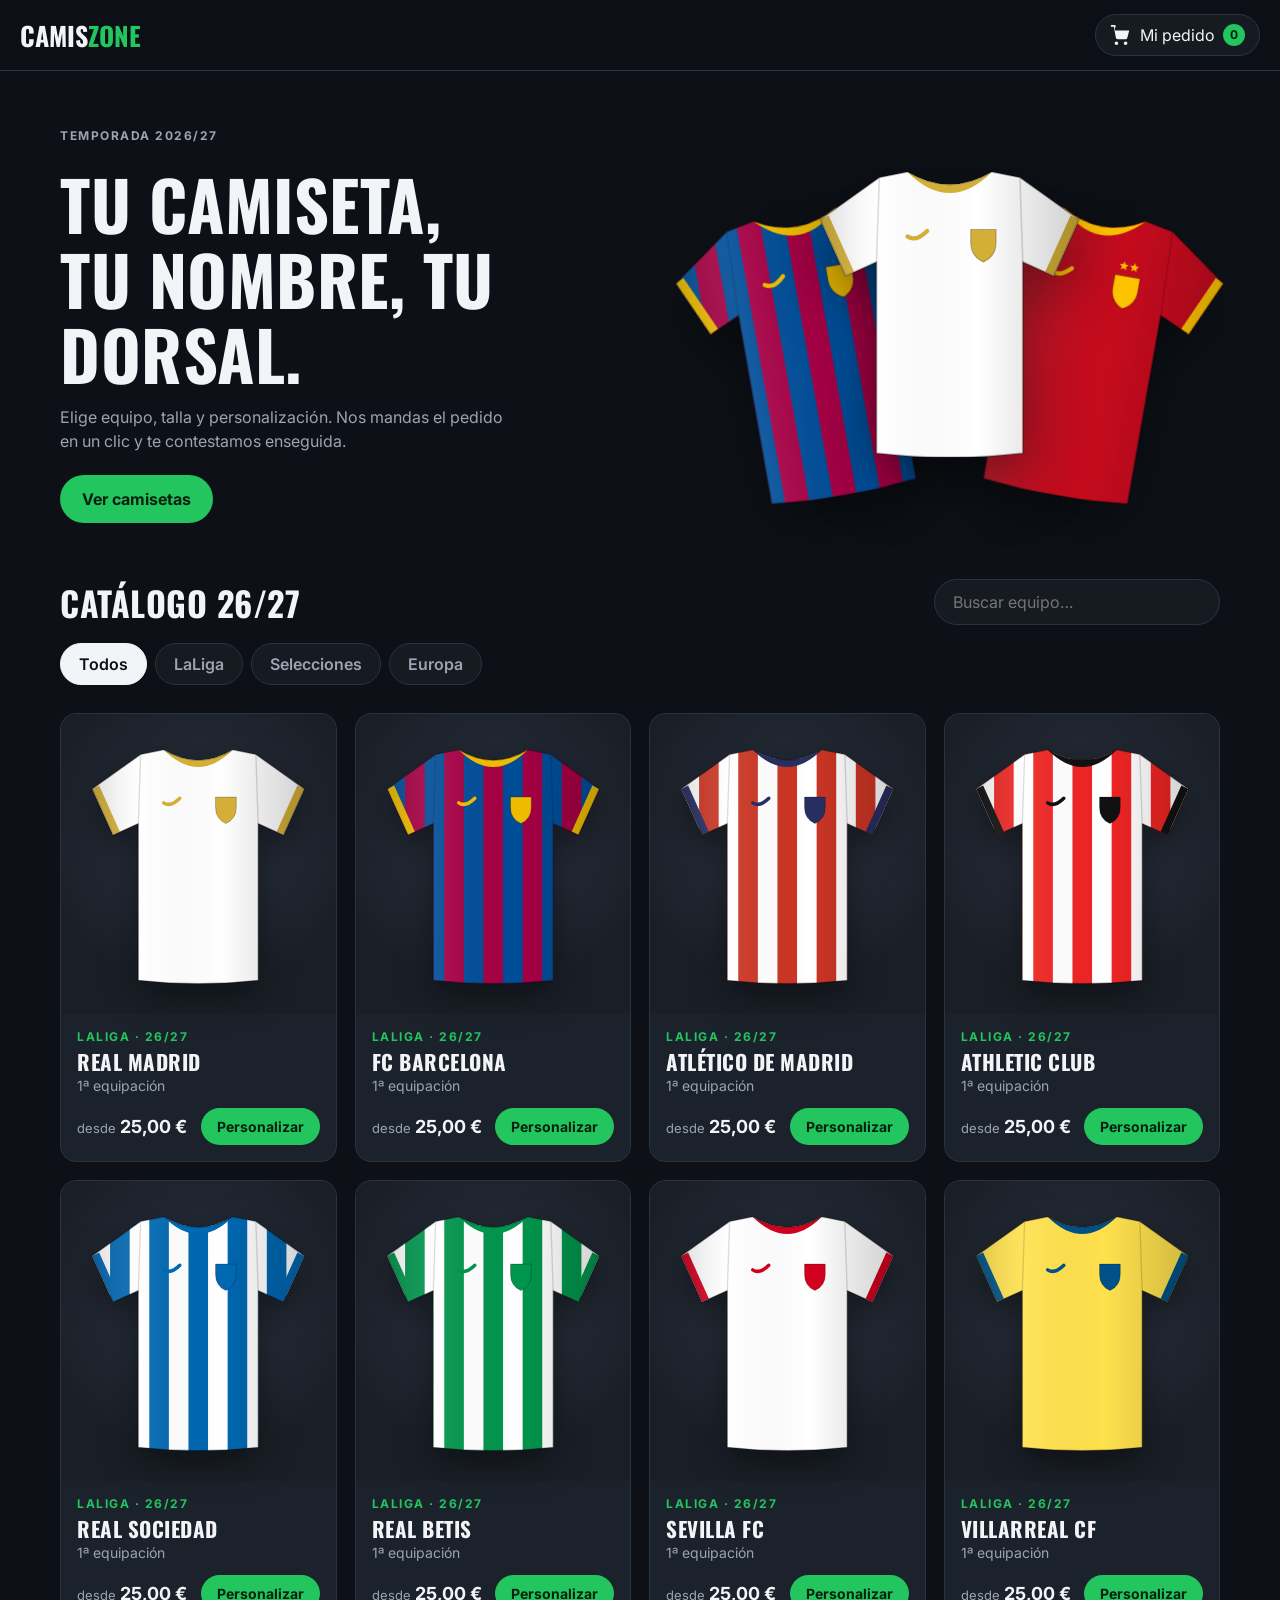
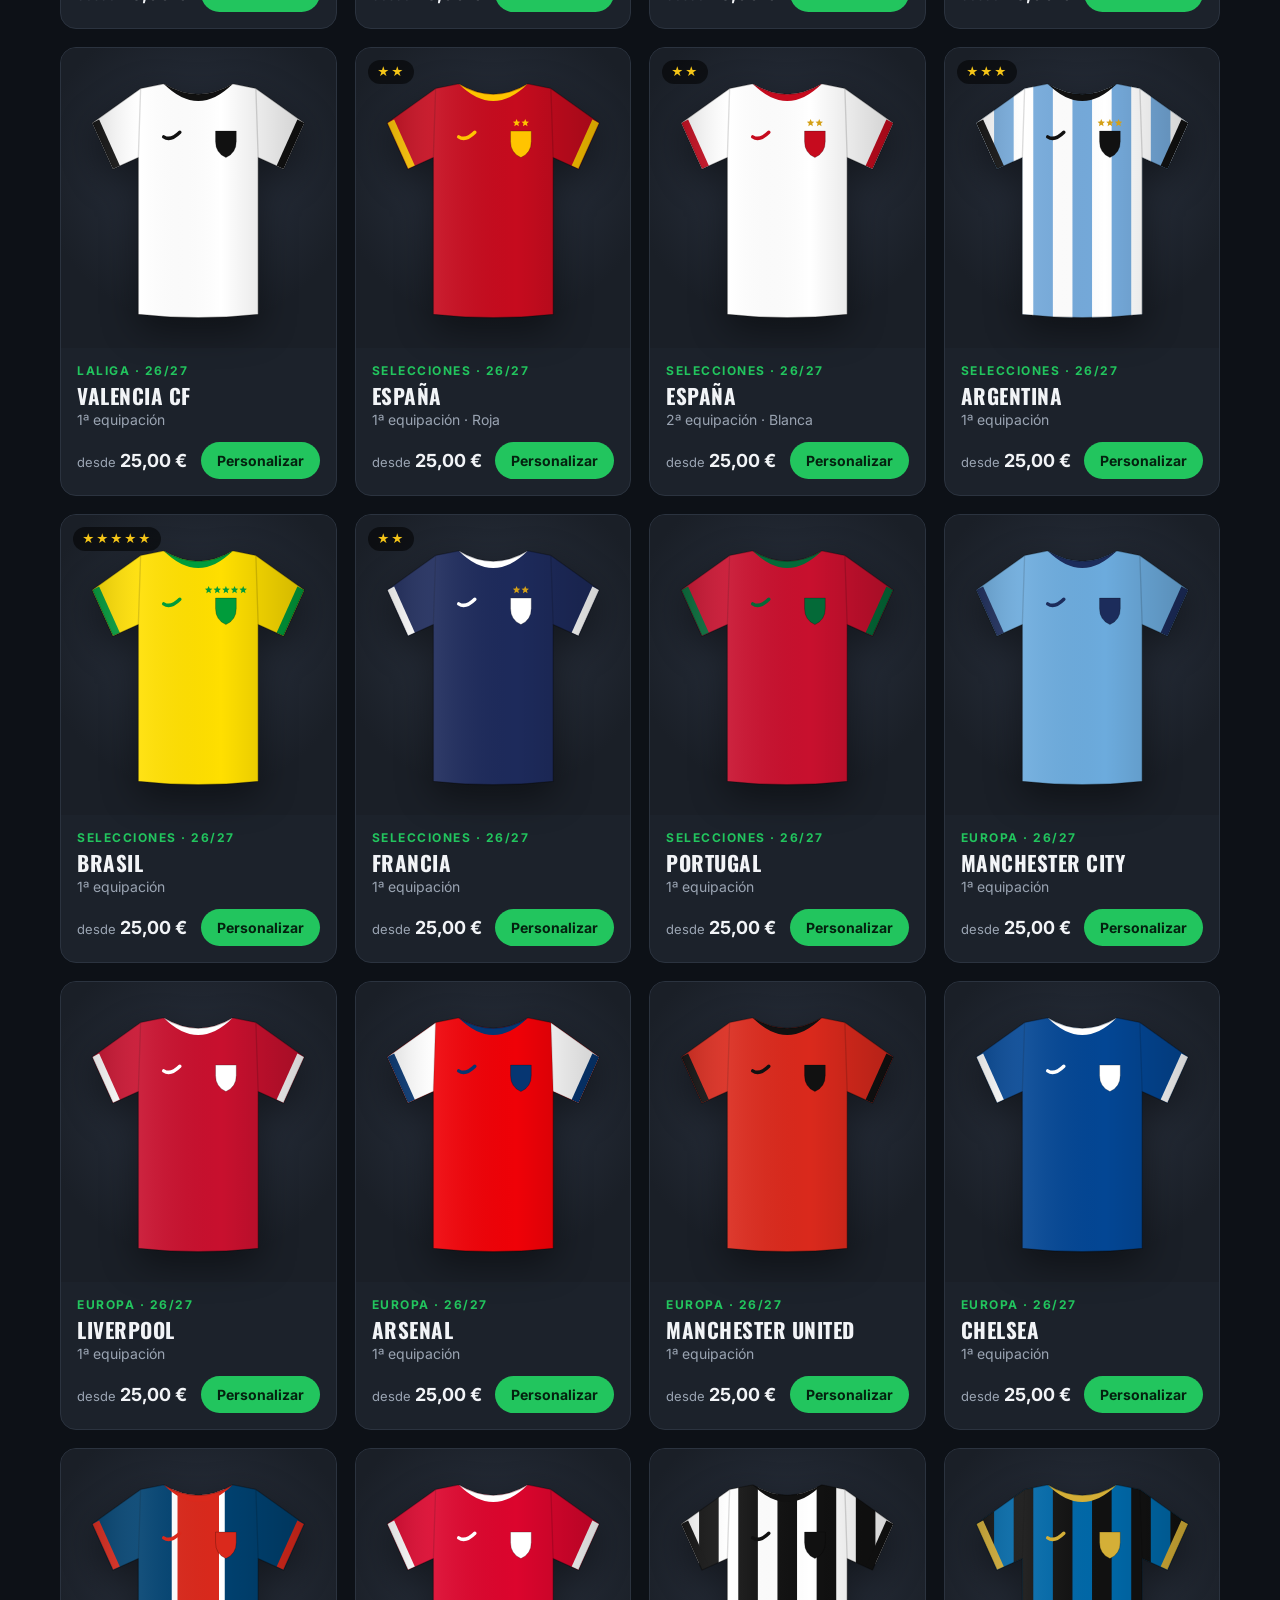
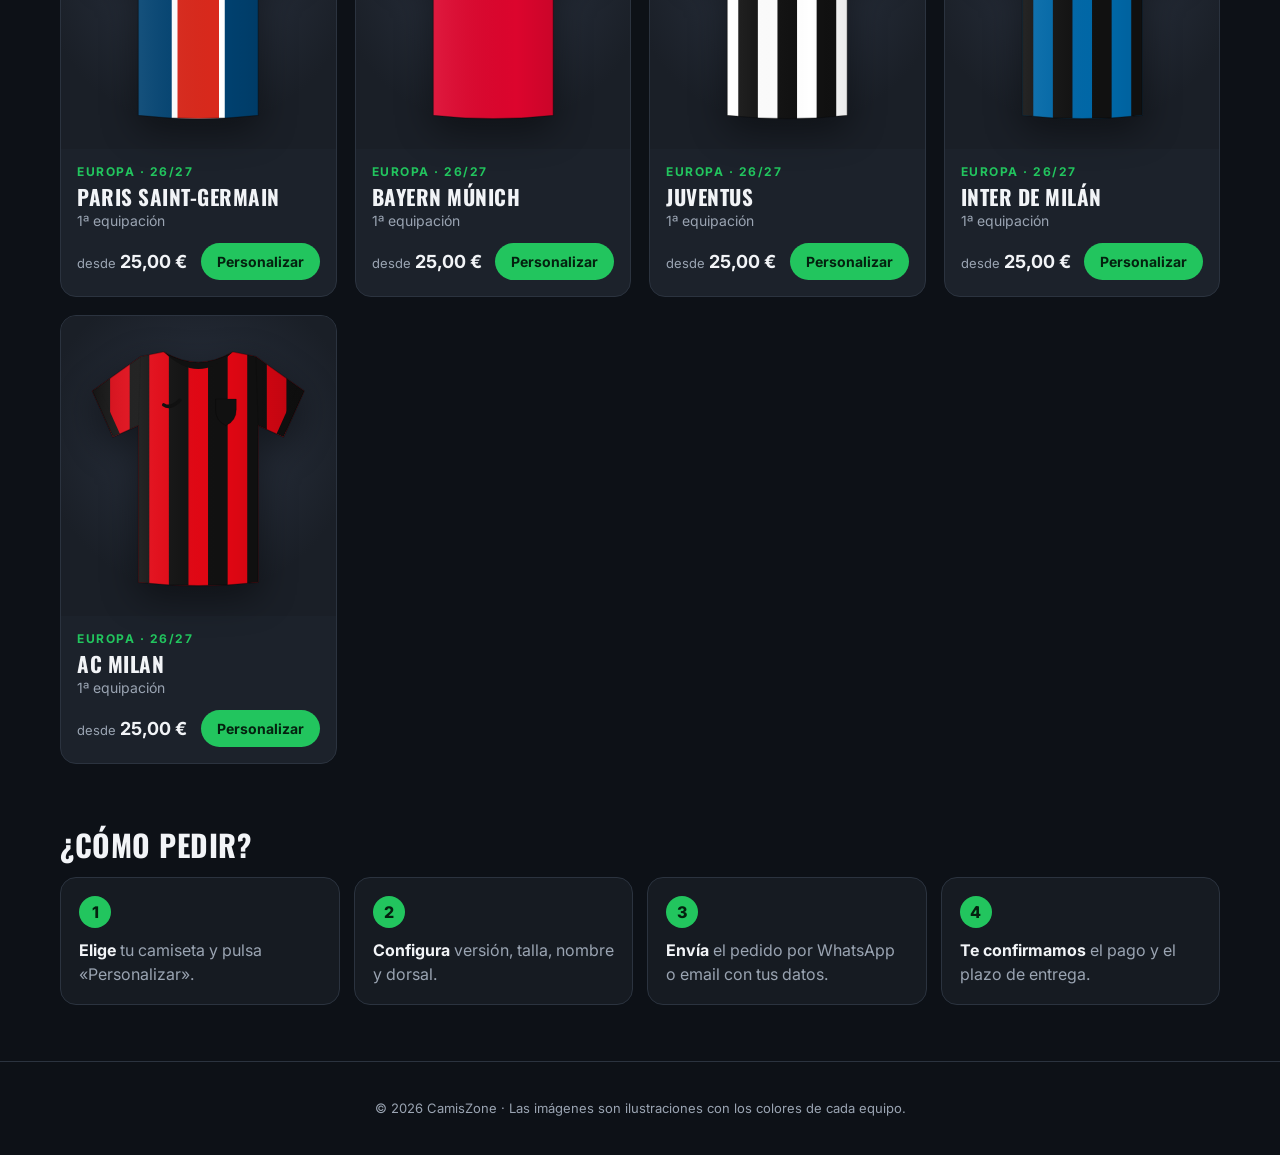
==== index.html @ 369bf661 "Web de pedidos de camisetas de fútbol 26/27 Catálogo de LaLiga, selecciones (España roja y blanca co" ====
<!doctype html>
<html lang="es">
<head>
  <meta charset="utf-8">
  <meta name="viewport" content="width=device-width, initial-scale=1">
  <title>CamisZone · Camisetas de fútbol 26/27</title>
  <meta name="description" content="Pide tu camiseta de fútbol de la temporada 26/27 personalizada con nombre y dorsal.">
  <link rel="preconnect" href="https://fonts.googleapis.com">
  <link rel="preconnect" href="https://fonts.gstatic.com" crossorigin>
  <link href="https://fonts.googleapis.com/css2?family=Oswald:wght@500;700&family=Inter:wght@400;500;600;700&display=swap" rel="stylesheet">
  <link rel="stylesheet" href="styles.css">
</head>
<body>
  <header class="topbar">
    <a href="#" class="logo">Camis<span>Zone</span></a>
    <button class="cart-btn" id="openCart" aria-label="Ver pedido">
      <svg viewBox="0 0 24 24" width="22" height="22" aria-hidden="true"><path fill="currentColor" d="M7 18a2 2 0 1 0 0 4 2 2 0 0 0 0-4Zm10 0a2 2 0 1 0 0 4 2 2 0 0 0 0-4ZM5.2 4l.4 2H21l-2.2 8.2a2 2 0 0 1-1.9 1.5H8.4a2 2 0 0 1-2-1.6L4.2 2H1V0h4.8l.4 2Z" transform="translate(0 1)"/></svg>
      <span>Mi pedido</span>
      <b id="cartCount">0</b>
    </button>
  </header>

  <section class="hero">
    <div class="hero-text">
      <p class="eyebrow">Temporada 2026/27</p>
      <h1>Tu camiseta,<br>tu nombre, tu dorsal.</h1>
      <p>Elige equipo, talla y personalización. Nos mandas el pedido en un clic y te contestamos enseguida.</p>
      <a href="#catalogo" class="btn btn-primary">Ver camisetas</a>
    </div>
    <div class="hero-shirts" id="heroShirts"></div>
  </section>

  <main id="catalogo" class="catalog">
    <div class="catalog-head">
      <h2>Catálogo 26/27</h2>
      <input type="search" id="search" placeholder="Buscar equipo…" aria-label="Buscar equipo">
    </div>
    <nav class="tabs" id="tabs" aria-label="Filtrar por categoría"></nav>
    <div class="grid" id="grid"></div>
  </main>

  <section class="how">
    <h2>¿Cómo pedir?</h2>
    <ol>
      <li><b>Elige</b> tu camiseta y pulsa «Personalizar».</li>
      <li><b>Configura</b> versión, talla, nombre y dorsal.</li>
      <li><b>Envía</b> el pedido por WhatsApp o email con tus datos.</li>
      <li><b>Te confirmamos</b> el pago y el plazo de entrega.</li>
    </ol>
  </section>

  <footer class="footer">
    <p>© <span id="year"></span> CamisZone · Las imágenes son ilustraciones con los colores de cada equipo.</p>
  </footer>

  <!-- Modal personalizar -->
  <dialog id="productModal" class="modal">
    <form method="dialog" class="modal-inner" id="productForm">
      <button class="close" value="cancel" aria-label="Cerrar">×</button>
      <div class="modal-preview">
        <div class="preview-shirt" id="previewShirt"></div>
        <div class="flip">
          <button type="button" data-side="front" class="active">Delante</button>
          <button type="button" data-side="back">Detrás</button>
        </div>
      </div>
      <div class="modal-body">
        <p class="eyebrow" id="mCat"></p>
        <h3 id="mName"></h3>
        <p class="muted" id="mKit"></p>

        <fieldset>
          <legend>Versión</legend>
          <div class="chips" id="mVersion"></div>
        </fieldset>

        <fieldset>
          <legend>Talla</legend>
          <div class="chips" id="mSize"></div>
        </fieldset>

        <fieldset>
          <legend>Personalización <span class="muted" id="mPersPrice"></span></legend>
          <div class="row">
            <input type="text" id="mPlayer" maxlength="12" placeholder="Nombre (ej. PEDRI)" autocomplete="off">
            <input type="number" id="mNumber" min="0" max="99" placeholder="Nº" inputmode="numeric">
          </div>
          <label class="check"><input type="checkbox" id="mPatch"> <span id="mPatchLabel"></span></label>
        </fieldset>

        <div class="row qty-row">
          <div class="qty">
            <button type="button" id="qtyMinus" aria-label="Menos">−</button>
            <span id="mQty">1</span>
            <button type="button" id="qtyPlus" aria-label="Más">+</button>
          </div>
          <button type="submit" value="add" class="btn btn-primary" id="mAdd">Añadir · <span id="mPrice"></span></button>
        </div>
      </div>
    </form>
  </dialog>

  <!-- Carrito -->
  <aside class="drawer" id="drawer" aria-hidden="true">
    <div class="drawer-head">
      <h2>Mi pedido</h2>
      <button class="close" id="closeCart" aria-label="Cerrar">×</button>
    </div>
    <div class="drawer-items" id="cartItems"></div>
    <div class="drawer-total">
      <span>Total</span><b id="cartTotal">0,00 €</b>
    </div>
    <form class="order-form" id="orderForm">
      <h3>Tus datos</h3>
      <input required name="nombre" placeholder="Nombre y apellidos" autocomplete="name">
      <input required name="telefono" type="tel" placeholder="Teléfono" autocomplete="tel">
      <input name="direccion" placeholder="Dirección de envío (o «recojo en mano»)" autocomplete="street-address">
      <textarea name="notas" rows="2" placeholder="Notas (opcional)"></textarea>
      <button type="submit" class="btn btn-whatsapp" data-via="whatsapp">Enviar pedido por WhatsApp</button>
      <button type="submit" class="btn btn-ghost" data-via="email">Enviar por email</button>
    </form>
  </aside>
  <div class="backdrop" id="backdrop"></div>
  <div class="toast" id="toast" role="status"></div>

  <script src="config.js"></script>
  <script src="app.js"></script>
</body>
</html>
---- styles.css ----
:root {
  --bg: #0d1117;
  --bg-2: #161b22;
  --card: #1c222b;
  --line: #2b333f;
  --text: #f2f4f7;
  --muted: #9aa4b2;
  --accent: #22c55e;
  --accent-ink: #04210f;
  --gold: #f5c518;
  --radius: 16px;
}
* { box-sizing: border-box; }
html { scroll-behavior: smooth; }
body {
  margin: 0;
  background: var(--bg);
  color: var(--text);
  font: 16px/1.5 Inter, system-ui, sans-serif;
}
h1, h2, h3 { font-family: Oswald, Impact, sans-serif; text-transform: uppercase; letter-spacing: .5px; margin: 0; line-height: 1.1; }
button { font: inherit; cursor: pointer; }
input, textarea, select { font: inherit; }
.muted { color: var(--muted); }
.eyebrow { color: var(--accent); font-size: 12px; font-weight: 700; text-transform: uppercase; letter-spacing: 1.5px; margin: 0 0 4px; }

/* Botones */
.btn { display: inline-flex; align-items: center; justify-content: center; gap: 6px; border: 0; border-radius: 999px; padding: 12px 22px; font-weight: 700; text-decoration: none; transition: transform .15s, filter .15s; }
.btn:hover { filter: brightness(1.08); }
.btn:active { transform: scale(.97); }
.btn-primary { background: var(--accent); color: var(--accent-ink); }
.btn-sm { padding: 8px 16px; font-size: 14px; }
.btn-whatsapp { background: #25d366; color: #062b14; width: 100%; }
.btn-ghost { background: transparent; color: var(--text); border: 1px solid var(--line); width: 100%; }
.link { background: none; border: 0; color: var(--muted); text-decoration: underline; padding: 0; font-size: 13px; }

/* Barra superior */
.topbar { position: sticky; top: 0; z-index: 20; display: flex; justify-content: space-between; align-items: center; padding: 14px 20px; background: rgba(13,17,23,.85); backdrop-filter: blur(10px); border-bottom: 1px solid var(--line); }
.logo { font-family: Oswald, sans-serif; font-size: 26px; font-weight: 700; color: var(--text); text-decoration: none; text-transform: uppercase; }
.logo span { color: var(--accent); }
.cart-btn { display: flex; align-items: center; gap: 8px; background: var(--bg-2); border: 1px solid var(--line); color: var(--text); padding: 8px 14px; border-radius: 999px; }
.cart-btn b { background: var(--accent); color: var(--accent-ink); border-radius: 999px; min-width: 22px; height: 22px; display: grid; place-items: center; font-size: 12px; padding: 0 6px; }

/* Hero */
.hero { display: grid; grid-template-columns: 1.1fr 1fr; gap: 24px; align-items: center; max-width: 1200px; margin: 0 auto; padding: 56px 20px 32px; }
.hero h1 { font-size: clamp(38px, 6vw, 68px); margin-bottom: 14px; }
.hero p { color: var(--muted); max-width: 46ch; margin: 0 0 22px; }
.hero-shirts { position: relative; height: 340px; }
.hero-shirt { position: absolute; width: 52%; filter: drop-shadow(0 20px 30px rgba(0,0,0,.5)); }
.hero-shirt:nth-child(1) { left: 0; top: 40px; transform: rotate(-10deg); }
.hero-shirt:nth-child(2) { left: 24%; top: 0; z-index: 2; }
.hero-shirt:nth-child(3) { right: 0; top: 40px; transform: rotate(10deg); }

/* Catálogo */
.catalog { max-width: 1200px; margin: 0 auto; padding: 24px 20px 40px; }
.catalog-head { display: flex; justify-content: space-between; align-items: center; gap: 16px; flex-wrap: wrap; }
.catalog-head h2 { font-size: 34px; }
#search { background: var(--bg-2); border: 1px solid var(--line); color: var(--text); border-radius: 999px; padding: 10px 18px; min-width: 240px; }
.tabs { display: flex; gap: 8px; margin: 18px 0 24px; overflow-x: auto; padding-bottom: 4px; }
.tabs button { background: var(--bg-2); border: 1px solid var(--line); color: var(--muted); padding: 8px 18px; border-radius: 999px; white-space: nowrap; font-weight: 600; }
.tabs button.active { background: var(--text); color: var(--bg); border-color: var(--text); }
.grid { display: grid; grid-template-columns: repeat(auto-fill, minmax(230px, 1fr)); gap: 18px; }
.card { background: var(--card); border: 1px solid var(--line); border-radius: var(--radius); overflow: hidden; display: flex; flex-direction: column; transition: transform .2s, border-color .2s; }
.card:hover { transform: translateY(-4px); border-color: #3b4554; }
.card-img { position: relative; aspect-ratio: 1 / 1; display: grid; place-items: center; padding: 22px; background: radial-gradient(circle at 50% 40%, #2c3442, #1a1f27 70%); }
.card-img .shirt, .card-img img { width: 100%; height: 100%; object-fit: contain; filter: drop-shadow(0 12px 18px rgba(0,0,0,.45)); transition: transform .25s; }
.card:hover .card-img .shirt { transform: scale(1.05) rotate(-2deg); }
.badge { position: absolute; top: 12px; left: 12px; background: rgba(0,0,0,.55); color: var(--gold); font-size: 12px; padding: 3px 9px; border-radius: 999px; letter-spacing: 1px; }
.card-body { padding: 14px 16px 16px; display: flex; flex-direction: column; flex: 1; }
.card-body h3 { font-size: 21px; }
.card-body .muted { margin: 2px 0 12px; font-size: 14px; }
.card-foot { margin-top: auto; display: flex; justify-content: space-between; align-items: center; gap: 8px; }
.price { font-size: 13px; color: var(--muted); }
.price b { color: var(--text); font-size: 18px; }
.empty { color: var(--muted); text-align: center; padding: 40px 10px; grid-column: 1 / -1; }

/* Cómo pedir */
.how { max-width: 1200px; margin: 0 auto; padding: 24px 20px 56px; }
.how h2 { font-size: 30px; margin-bottom: 16px; }
.how ol { list-style: none; padding: 0; margin: 0; display: grid; grid-template-columns: repeat(auto-fit, minmax(220px, 1fr)); gap: 14px; counter-reset: s; }
.how li { counter-increment: s; background: var(--bg-2); border: 1px solid var(--line); border-radius: var(--radius); padding: 18px; color: var(--muted); }
.how li::before { content: counter(s); display: grid; place-items: center; width: 32px; height: 32px; border-radius: 50%; background: var(--accent); color: var(--accent-ink); font-weight: 800; margin-bottom: 10px; }
.how li b { color: var(--text); }
.footer { border-top: 1px solid var(--line); text-align: center; color: var(--muted); font-size: 13px; padding: 24px 16px; }

/* Modal */
.modal { border: 0; padding: 0; border-radius: 20px; background: var(--bg-2); color: var(--text); width: min(920px, calc(100% - 24px)); max-height: calc(100% - 24px); }
.modal::backdrop { background: rgba(0,0,0,.7); backdrop-filter: blur(3px); }
.modal-inner { display: grid; grid-template-columns: 1fr 1.1fr; position: relative; }
.close { position: absolute; top: 10px; right: 12px; z-index: 3; background: rgba(255,255,255,.08); border: 0; color: var(--text); width: 36px; height: 36px; border-radius: 50%; font-size: 22px; line-height: 1; }
.modal-preview { background: radial-gradient(circle at 50% 40%, #2c3442, #12161c 75%); padding: 28px; display: flex; flex-direction: column; align-items: center; justify-content: center; gap: 16px; }
.preview-shirt { width: 100%; max-width: 340px; }
.preview-shirt .shirt, .preview-shirt img { width: 100%; filter: drop-shadow(0 18px 26px rgba(0,0,0,.55)); }
.flip { display: flex; background: rgba(0,0,0,.35); border-radius: 999px; padding: 4px; }
.flip button { background: none; border: 0; color: var(--muted); padding: 6px 16px; border-radius: 999px; font-weight: 600; font-size: 14px; }
.flip button.active { background: var(--text); color: var(--bg); }
.modal-body { padding: 26px 26px 22px; overflow-y: auto; }
.modal-body h3 { font-size: 30px; }
fieldset { border: 0; padding: 0; margin: 18px 0 0; }
legend { font-weight: 700; font-size: 14px; margin-bottom: 8px; padding: 0; }
.chips { display: flex; flex-wrap: wrap; gap: 6px; }
.chip input { position: absolute; opacity: 0; pointer-events: none; }
.chip span { display: inline-block; border: 1px solid var(--line); border-radius: 10px; padding: 6px 12px; font-size: 14px; color: var(--muted); cursor: pointer; transition: all .15s; }
.chip input:checked + span { border-color: var(--accent); color: var(--text); background: rgba(34,197,94,.12); }
.chip input:focus-visible + span { outline: 2px solid var(--accent); }
.row { display: flex; gap: 8px; }
.row input[type=text] { flex: 1; }
.row input[type=number] { width: 84px; }
.modal-body input[type=text], .modal-body input[type=number], .order-form input, .order-form textarea {
  background: var(--bg); border: 1px solid var(--line); color: var(--text); border-radius: 10px; padding: 10px 12px; width: 100%;
}
.row input[type=number] { width: 84px; flex: none; }
.check { display: flex; align-items: center; gap: 8px; margin-top: 10px; font-size: 14px; color: var(--muted); cursor: pointer; }
.check input { accent-color: var(--accent); width: 18px; height: 18px; }
.qty-row { margin-top: 24px; align-items: center; justify-content: space-between; }
.qty { display: flex; align-items: center; border: 1px solid var(--line); border-radius: 999px; }
.qty button { background: none; border: 0; color: var(--text); width: 38px; height: 40px; font-size: 18px; }
.qty span { min-width: 24px; text-align: center; font-weight: 700; }
#mAdd { flex: 1; }

/* Carrito */
.drawer { position: fixed; top: 0; right: 0; bottom: 0; width: min(420px, 100%); background: var(--bg-2); border-left: 1px solid var(--line); z-index: 40; transform: translateX(100%); transition: transform .3s ease; display: flex; flex-direction: column; }
.drawer.open { transform: none; }
.drawer-head { display: flex; justify-content: space-between; align-items: center; padding: 18px 20px; border-bottom: 1px solid var(--line); }
.drawer-head .close { position: static; }
.drawer-items { flex: 1; overflow-y: auto; padding: 8px 20px; min-height: 80px; }
.line { display: grid; grid-template-columns: 56px 1fr auto; gap: 12px; padding: 12px 0; border-bottom: 1px solid var(--line); align-items: center; }
.line-img .shirt, .line-img img { width: 56px; height: 56px; object-fit: contain; }
.line-info { display: flex; flex-direction: column; font-size: 14px; }
.line-info small { color: var(--muted); }
.line-end { text-align: right; display: flex; flex-direction: column; gap: 4px; align-items: flex-end; }
.drawer-total { display: flex; justify-content: space-between; padding: 14px 20px; border-top: 1px solid var(--line); font-size: 18px; }
.order-form { display: flex; flex-direction: column; gap: 8px; padding: 0 20px 20px; }
.order-form h3 { font-size: 18px; margin: 4px 0; }
.order-form[hidden] { display: none; }
.backdrop { position: fixed; inset: 0; background: rgba(0,0,0,.55); z-index: 30; opacity: 0; pointer-events: none; transition: opacity .3s; }
.backdrop.show { opacity: 1; pointer-events: auto; }
.toast { position: fixed; left: 50%; bottom: 24px; transform: translate(-50%, 40px); background: var(--text); color: var(--bg); padding: 12px 20px; border-radius: 999px; font-weight: 600; opacity: 0; transition: all .3s; z-index: 60; pointer-events: none; max-width: calc(100% - 32px); text-align: center; }
.toast.show { opacity: 1; transform: translate(-50%, 0); }

@media (max-width: 760px) {
  .hero { grid-template-columns: 1fr; padding-top: 32px; text-align: center; }
  .hero p { margin-inline: auto; }
  .hero-shirts { height: 230px; max-width: 380px; width: 100%; margin: 0 auto; }
  .modal-inner { grid-template-columns: 1fr; }
  .modal-preview { padding: 20px 20px 14px; }
  .preview-shirt { max-width: 200px; }
  .modal-body { padding: 18px 16px; }
  .cart-btn span { display: none; }
  .grid { grid-template-columns: repeat(2, 1fr); gap: 10px; }
  .card-img { padding: 14px; }
  .card-body { padding: 10px 12px 12px; }
  .card-body h3 { font-size: 17px; }
  .card-foot { flex-direction: column; align-items: stretch; }
  #search { min-width: 0; width: 100%; }
}
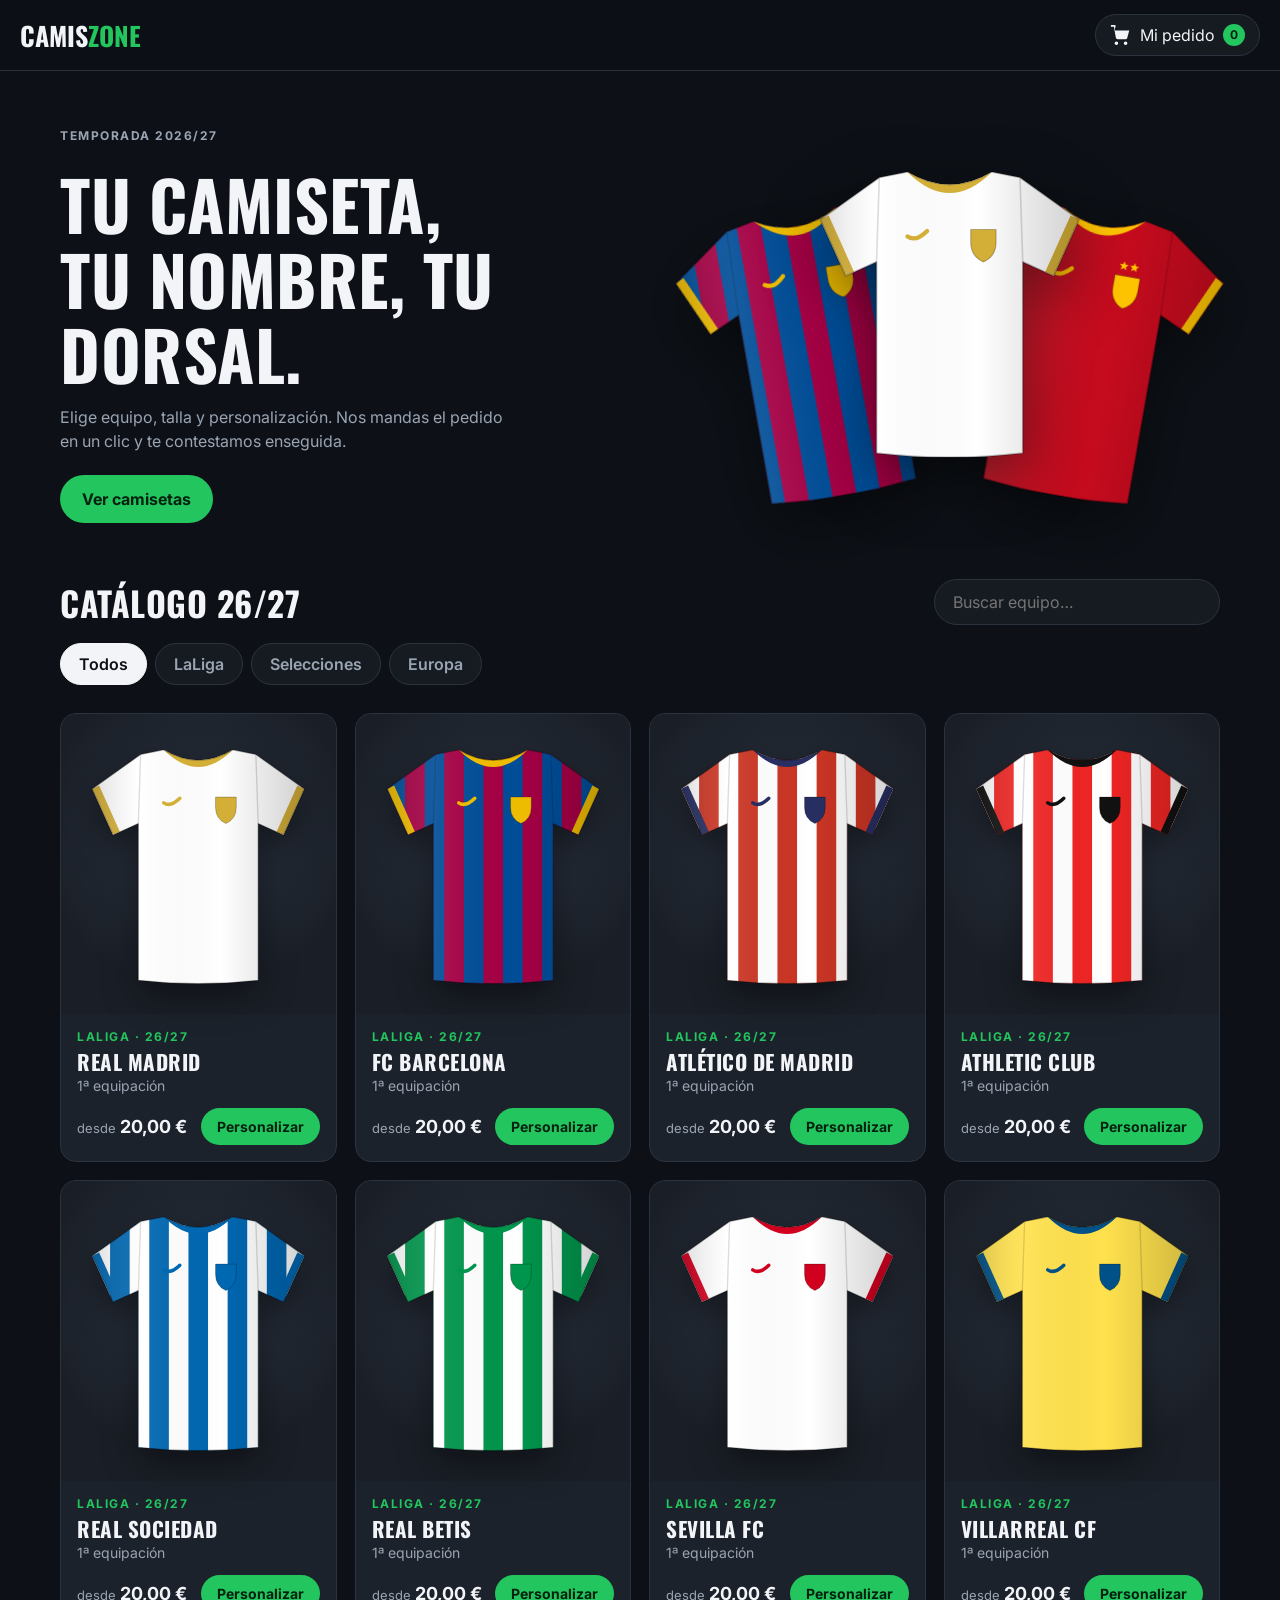
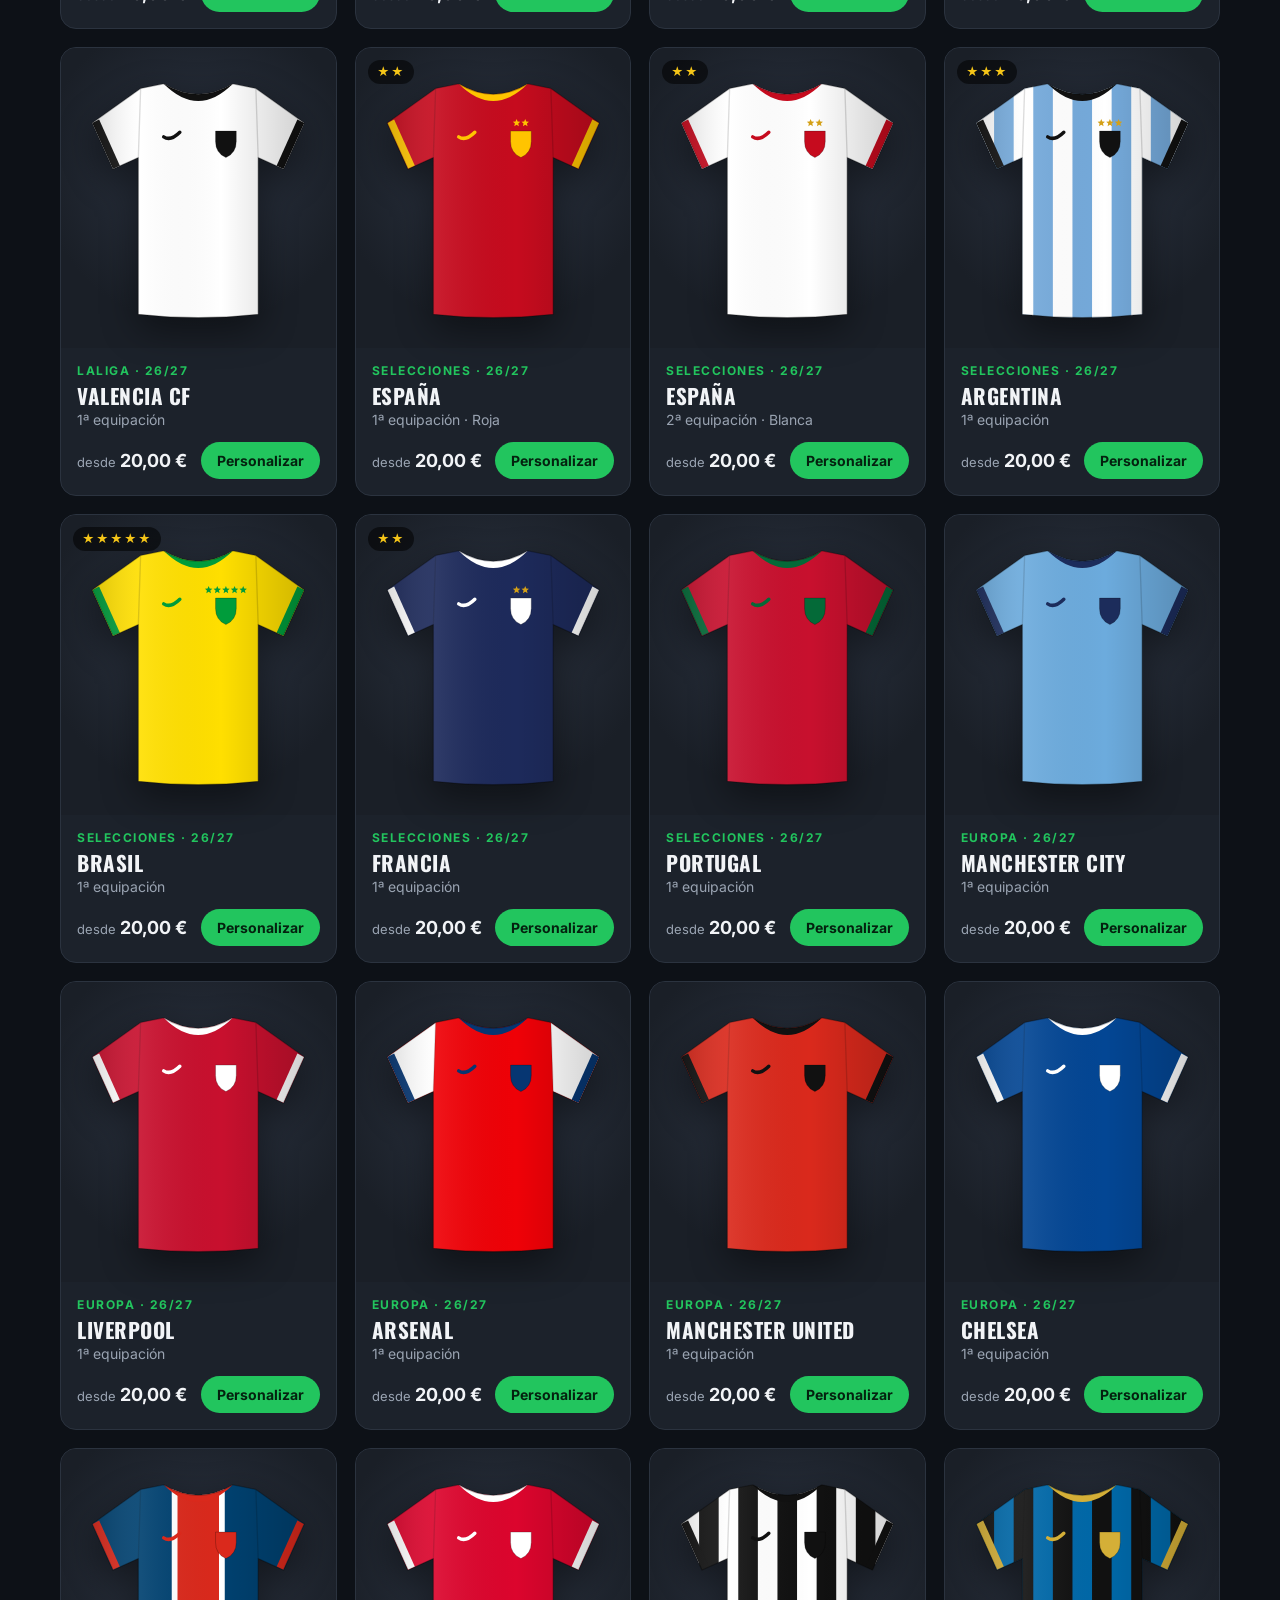
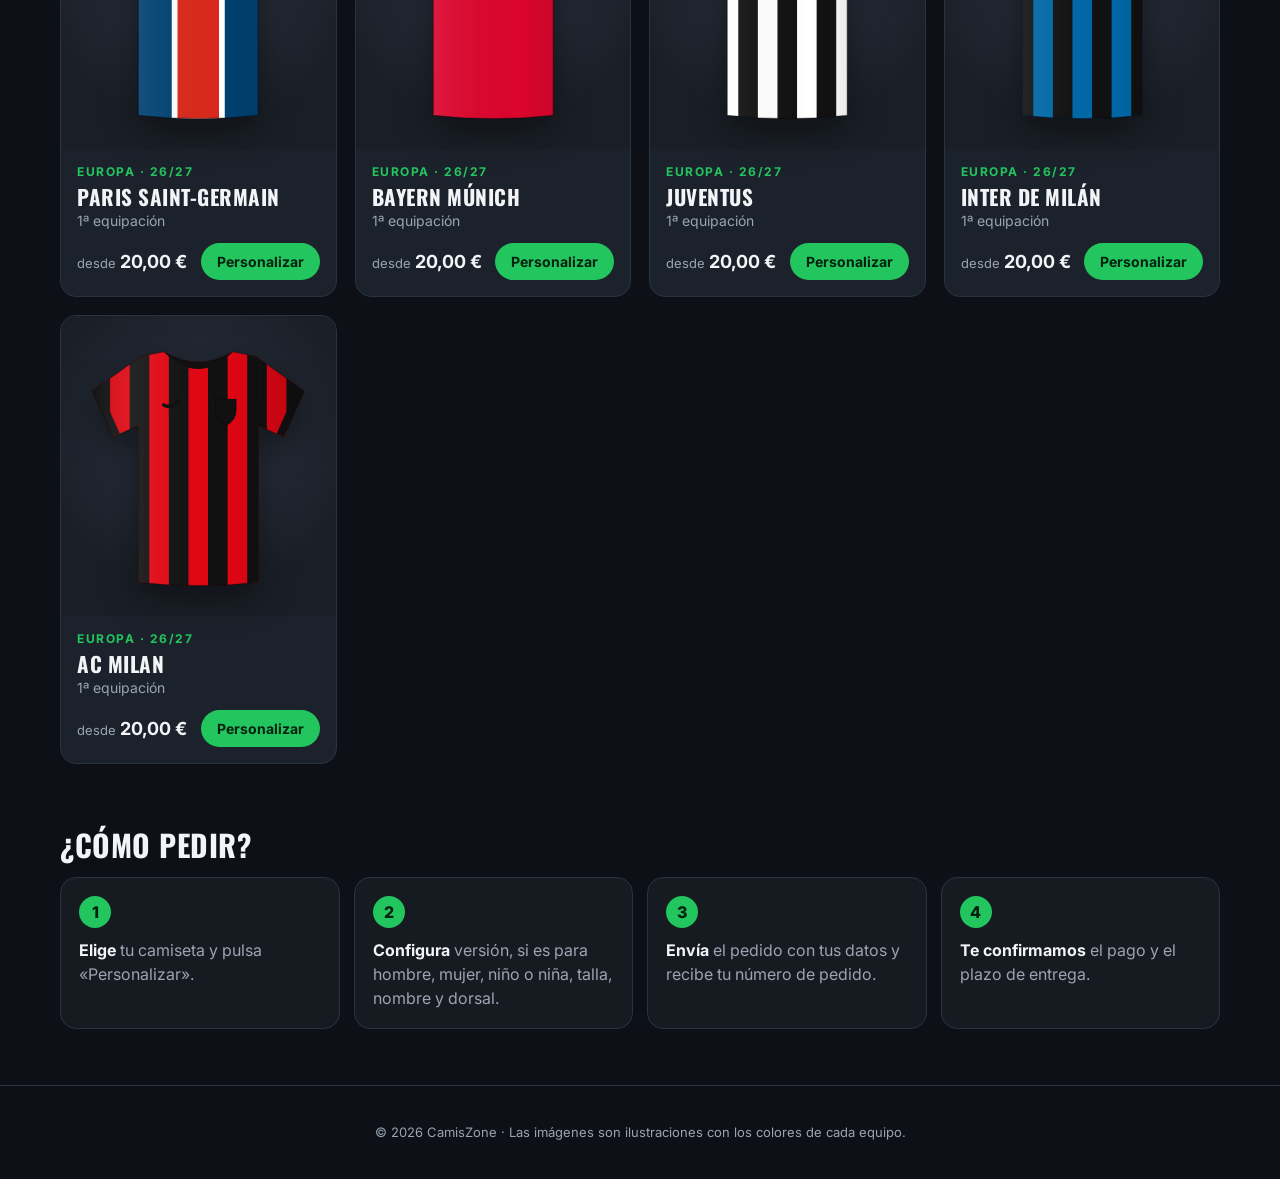
==== commit d86157d1: "Pedidos a Google Sheets con email de aviso y opción hombre/mujer/niño/niña Sustituye el envío por Wh" ====
--- a/index.html
+++ b/index.html
@@ -43,8 +43,8 @@
     <h2>¿Cómo pedir?</h2>
     <ol>
       <li><b>Elige</b> tu camiseta y pulsa «Personalizar».</li>
-      <li><b>Configura</b> versión, talla, nombre y dorsal.</li>
-      <li><b>Envía</b> el pedido por WhatsApp o email con tus datos.</li>
+      <li><b>Configura</b> versión, si es para hombre, mujer, niño o niña, talla, nombre y dorsal.</li>
+      <li><b>Envía</b> el pedido con tus datos y recibe tu número de pedido.</li>
       <li><b>Te confirmamos</b> el pago y el plazo de entrega.</li>
     </ol>
   </section>
@@ -72,6 +72,11 @@
         <fieldset>
           <legend>Versión</legend>
           <div class="chips" id="mVersion"></div>
+        </fieldset>
+
+        <fieldset>
+          <legend>Para</legend>
+          <div class="chips" id="mFit"></div>
         </fieldset>
 
         <fieldset>
@@ -114,10 +119,10 @@
       <h3>Tus datos</h3>
       <input required name="nombre" placeholder="Nombre y apellidos" autocomplete="name">
       <input required name="telefono" type="tel" placeholder="Teléfono" autocomplete="tel">
+      <input name="email" type="email" placeholder="Email (opcional)" autocomplete="email">
       <input name="direccion" placeholder="Dirección de envío (o «recojo en mano»)" autocomplete="street-address">
       <textarea name="notas" rows="2" placeholder="Notas (opcional)"></textarea>
-      <button type="submit" class="btn btn-whatsapp" data-via="whatsapp">Enviar pedido por WhatsApp</button>
-      <button type="submit" class="btn btn-ghost" data-via="email">Enviar por email</button>
+      <button type="submit" class="btn btn-primary" id="sendOrder">Enviar pedido</button>
     </form>
   </aside>
   <div class="backdrop" id="backdrop"></div>
--- a/styles.css
+++ b/styles.css
@@ -30,7 +30,6 @@
 .btn:active { transform: scale(.97); }
 .btn-primary { background: var(--accent); color: var(--accent-ink); }
 .btn-sm { padding: 8px 16px; font-size: 14px; }
-.btn-whatsapp { background: #25d366; color: #062b14; width: 100%; }
 .btn-ghost { background: transparent; color: var(--text); border: 1px solid var(--line); width: 100%; }
 .link { background: none; border: 0; color: var(--muted); text-decoration: underline; padding: 0; font-size: 13px; }
 
@@ -133,6 +132,13 @@
 .order-form { display: flex; flex-direction: column; gap: 8px; padding: 0 20px 20px; }
 .order-form h3 { font-size: 18px; margin: 4px 0; }
 .order-form[hidden] { display: none; }
+.order-form .btn { width: 100%; }
+.btn:disabled { opacity: .6; cursor: wait; }
+.confirm { text-align: center; padding: 24px 4px; }
+.confirm-icon { width: 56px; height: 56px; margin: 0 auto 12px; border-radius: 50%; background: var(--accent); color: var(--accent-ink); display: grid; place-items: center; font-size: 28px; font-weight: 800; }
+.confirm h3 { font-size: 24px; margin-bottom: 8px; }
+.confirm p { margin: 6px 0; }
+.confirm ul { text-align: left; font-size: 14px; color: var(--muted); padding-left: 18px; margin: 14px 0; }
 .backdrop { position: fixed; inset: 0; background: rgba(0,0,0,.55); z-index: 30; opacity: 0; pointer-events: none; transition: opacity .3s; }
 .backdrop.show { opacity: 1; pointer-events: auto; }
 .toast { position: fixed; left: 50%; bottom: 24px; transform: translate(-50%, 40px); background: var(--text); color: var(--bg); padding: 12px 20px; border-radius: 999px; font-weight: 600; opacity: 0; transition: all .3s; z-index: 60; pointer-events: none; max-width: calc(100% - 32px); text-align: center; }
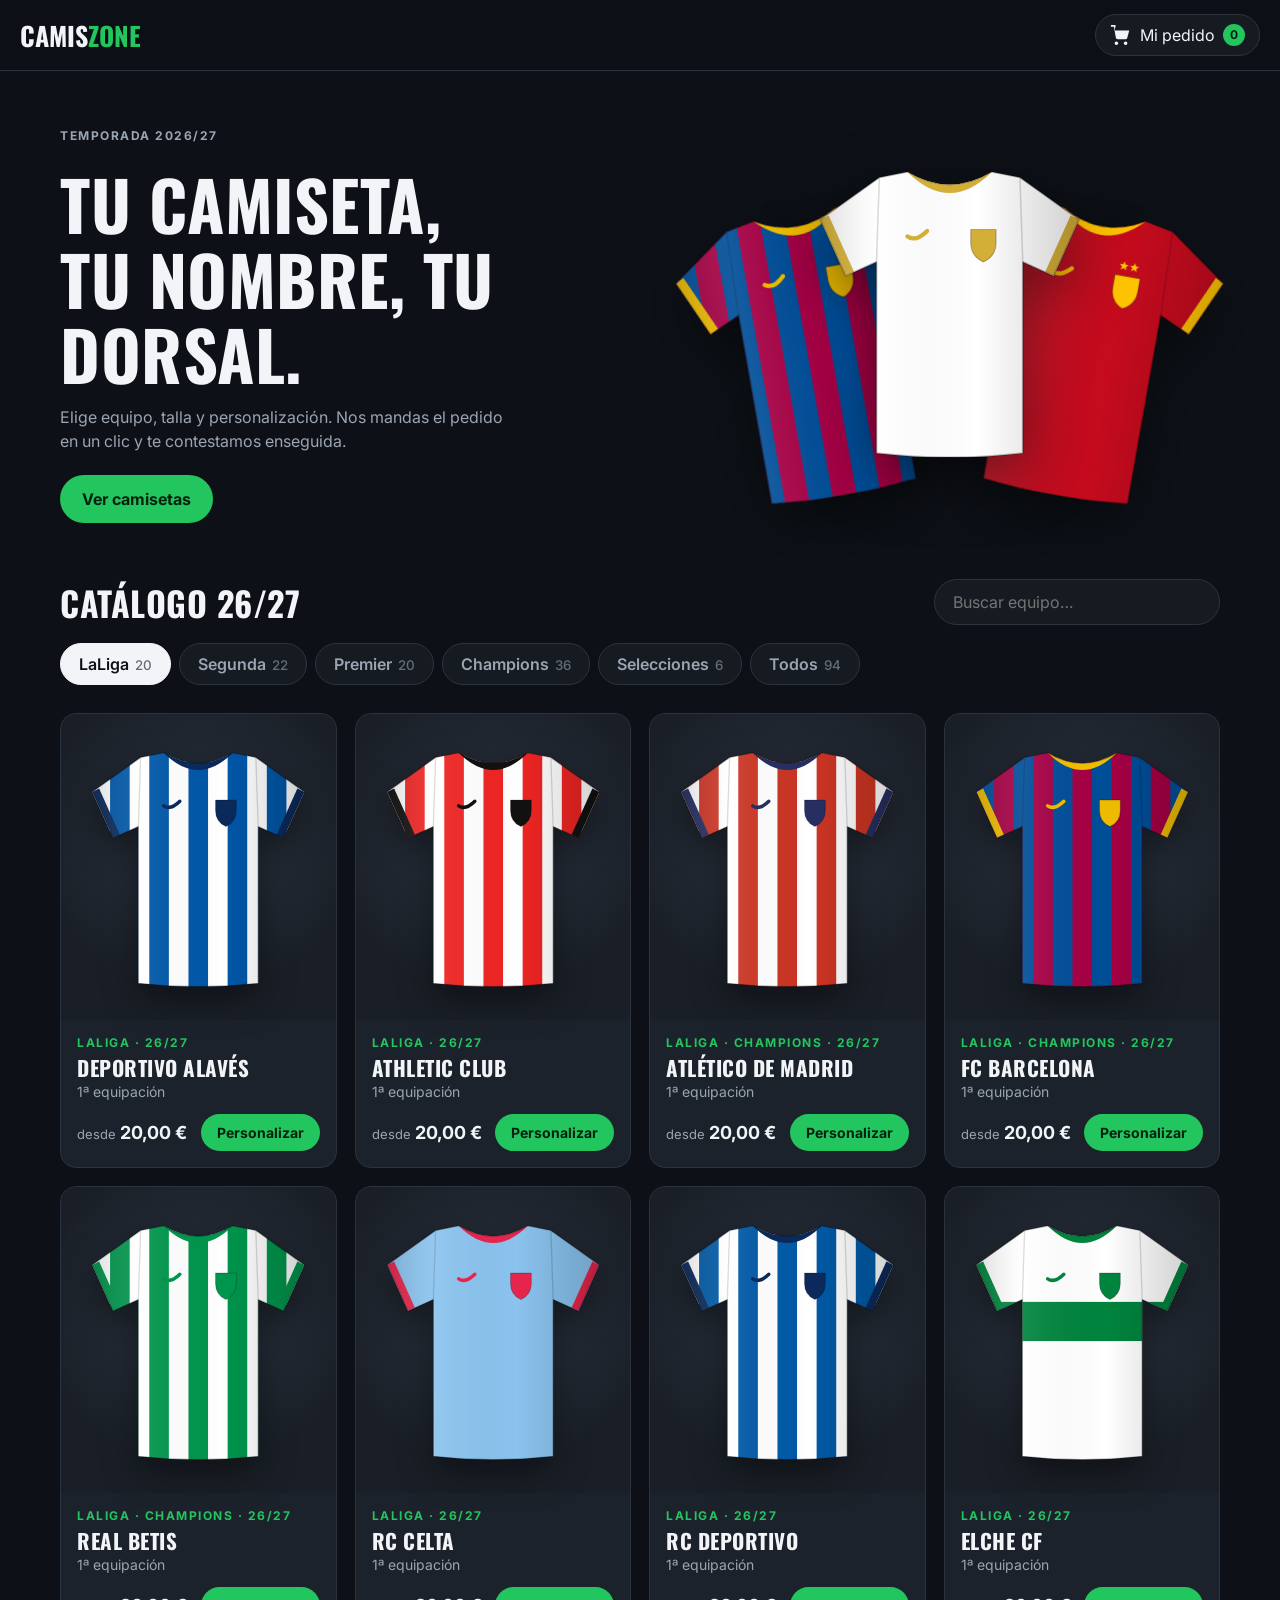
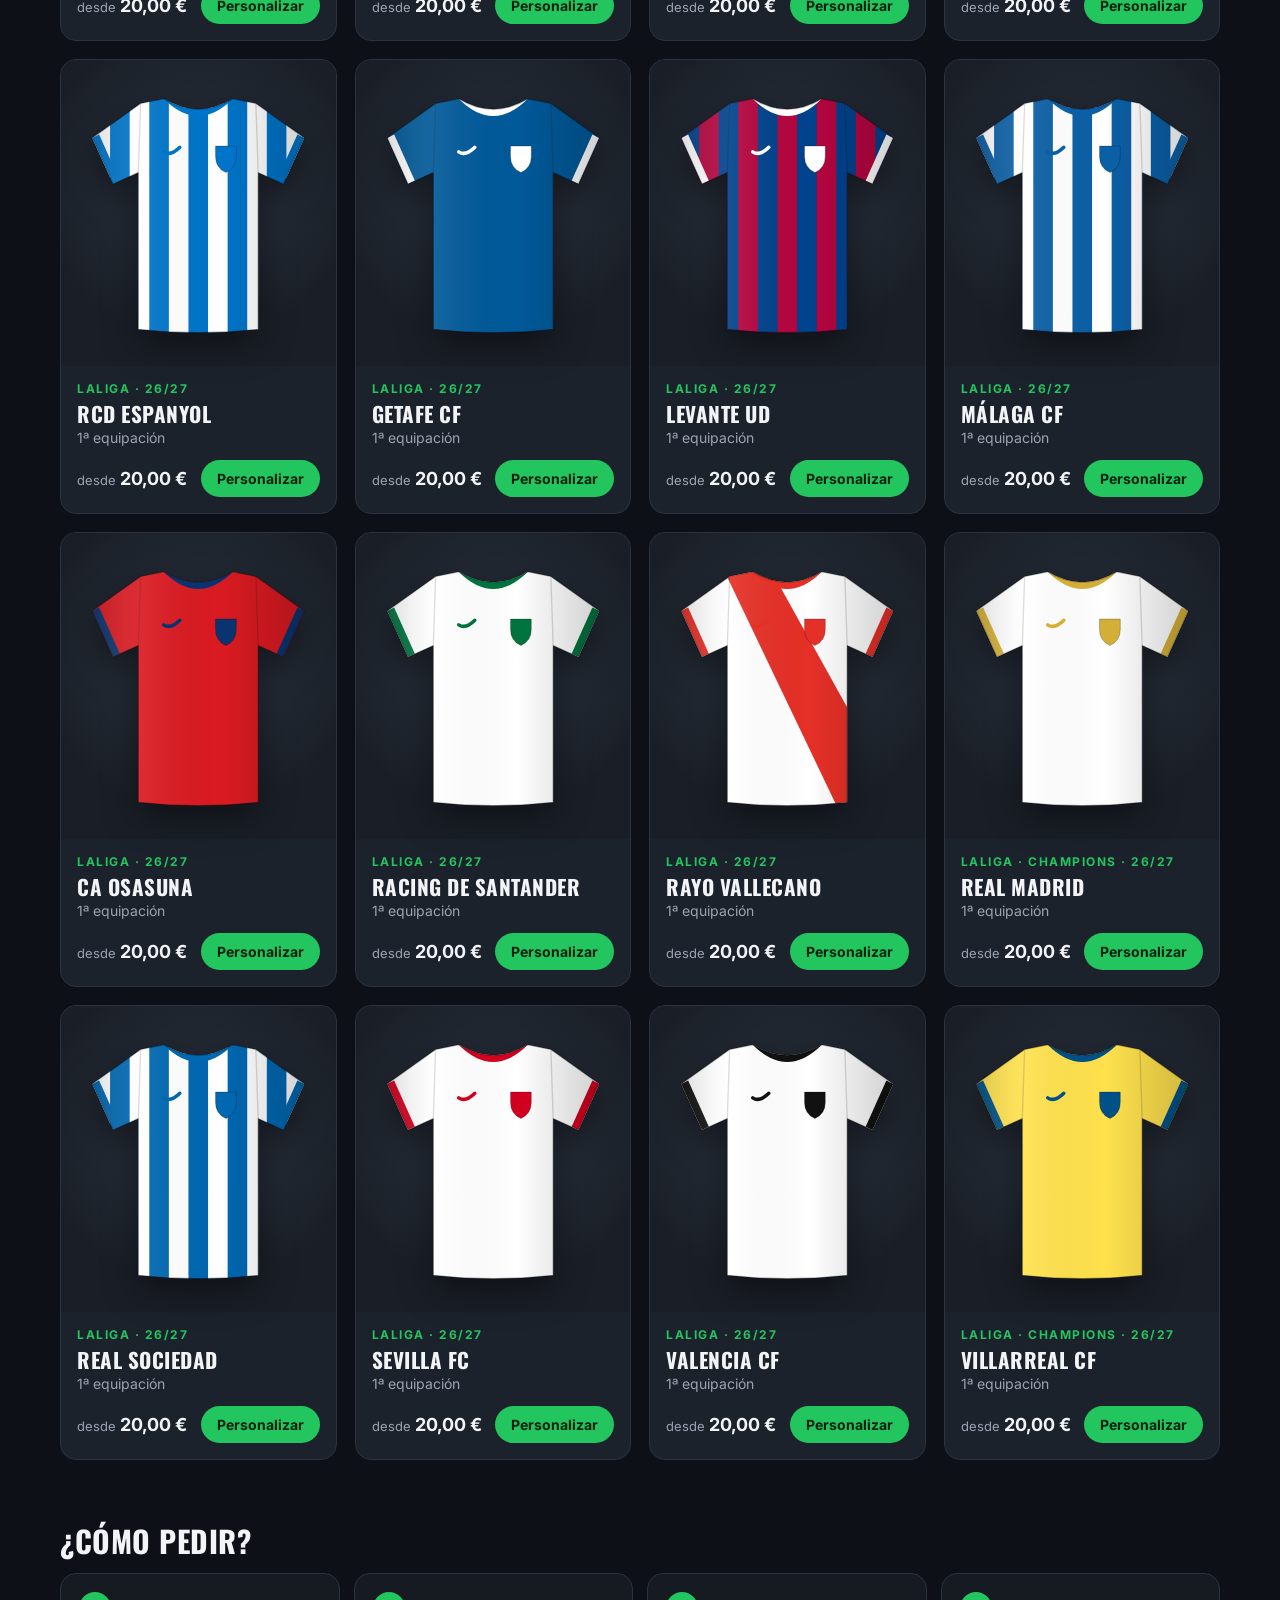
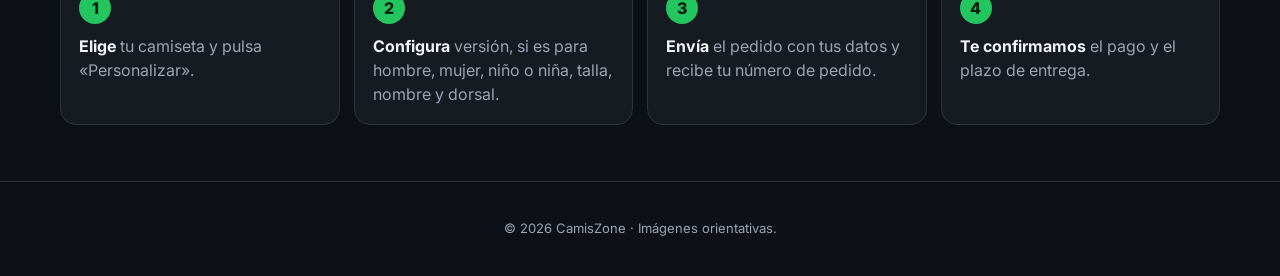
==== commit 63308b07: "Catálogo completo 26/27: LaLiga, Segunda, Premier y Champions Añade los 94 equipos (20 LaLiga, 22 Se" ====
--- a/index.html
+++ b/index.html
@@ -50,7 +50,7 @@
   </section>
 
   <footer class="footer">
-    <p>© <span id="year"></span> CamisZone · Las imágenes son ilustraciones con los colores de cada equipo.</p>
+    <p>© <span id="year"></span> CamisZone · Imágenes orientativas.</p>
   </footer>
 
   <!-- Modal personalizar -->
--- a/styles.css
+++ b/styles.css
@@ -57,11 +57,17 @@
 #search { background: var(--bg-2); border: 1px solid var(--line); color: var(--text); border-radius: 999px; padding: 10px 18px; min-width: 240px; }
 .tabs { display: flex; gap: 8px; margin: 18px 0 24px; overflow-x: auto; padding-bottom: 4px; }
 .tabs button { background: var(--bg-2); border: 1px solid var(--line); color: var(--muted); padding: 8px 18px; border-radius: 999px; white-space: nowrap; font-weight: 600; }
+.tabs button small { opacity: .6; font-weight: 500; margin-left: 2px; }
 .tabs button.active { background: var(--text); color: var(--bg); border-color: var(--text); }
 .grid { display: grid; grid-template-columns: repeat(auto-fill, minmax(230px, 1fr)); gap: 18px; }
 .card { background: var(--card); border: 1px solid var(--line); border-radius: var(--radius); overflow: hidden; display: flex; flex-direction: column; transition: transform .2s, border-color .2s; }
 .card:hover { transform: translateY(-4px); border-color: #3b4554; }
 .card-img { position: relative; aspect-ratio: 1 / 1; display: grid; place-items: center; padding: 22px; background: radial-gradient(circle at 50% 40%, #2c3442, #1a1f27 70%); }
+.shirt-visual { position: relative; display: block; width: 100%; height: 100%; }
+.shirt-visual > img { position: absolute; inset: 0; width: 100%; height: 100%; object-fit: contain; opacity: 0; }
+.line-img .shirt-visual { width: 56px; height: 56px; }
+.shirt-visual.has-photo > img { opacity: 1; }
+.shirt-visual.has-photo > svg { visibility: hidden; }
 .card-img .shirt, .card-img img { width: 100%; height: 100%; object-fit: contain; filter: drop-shadow(0 12px 18px rgba(0,0,0,.45)); transition: transform .25s; }
 .card:hover .card-img .shirt { transform: scale(1.05) rotate(-2deg); }
 .badge { position: absolute; top: 12px; left: 12px; background: rgba(0,0,0,.55); color: var(--gold); font-size: 12px; padding: 3px 9px; border-radius: 999px; letter-spacing: 1px; }
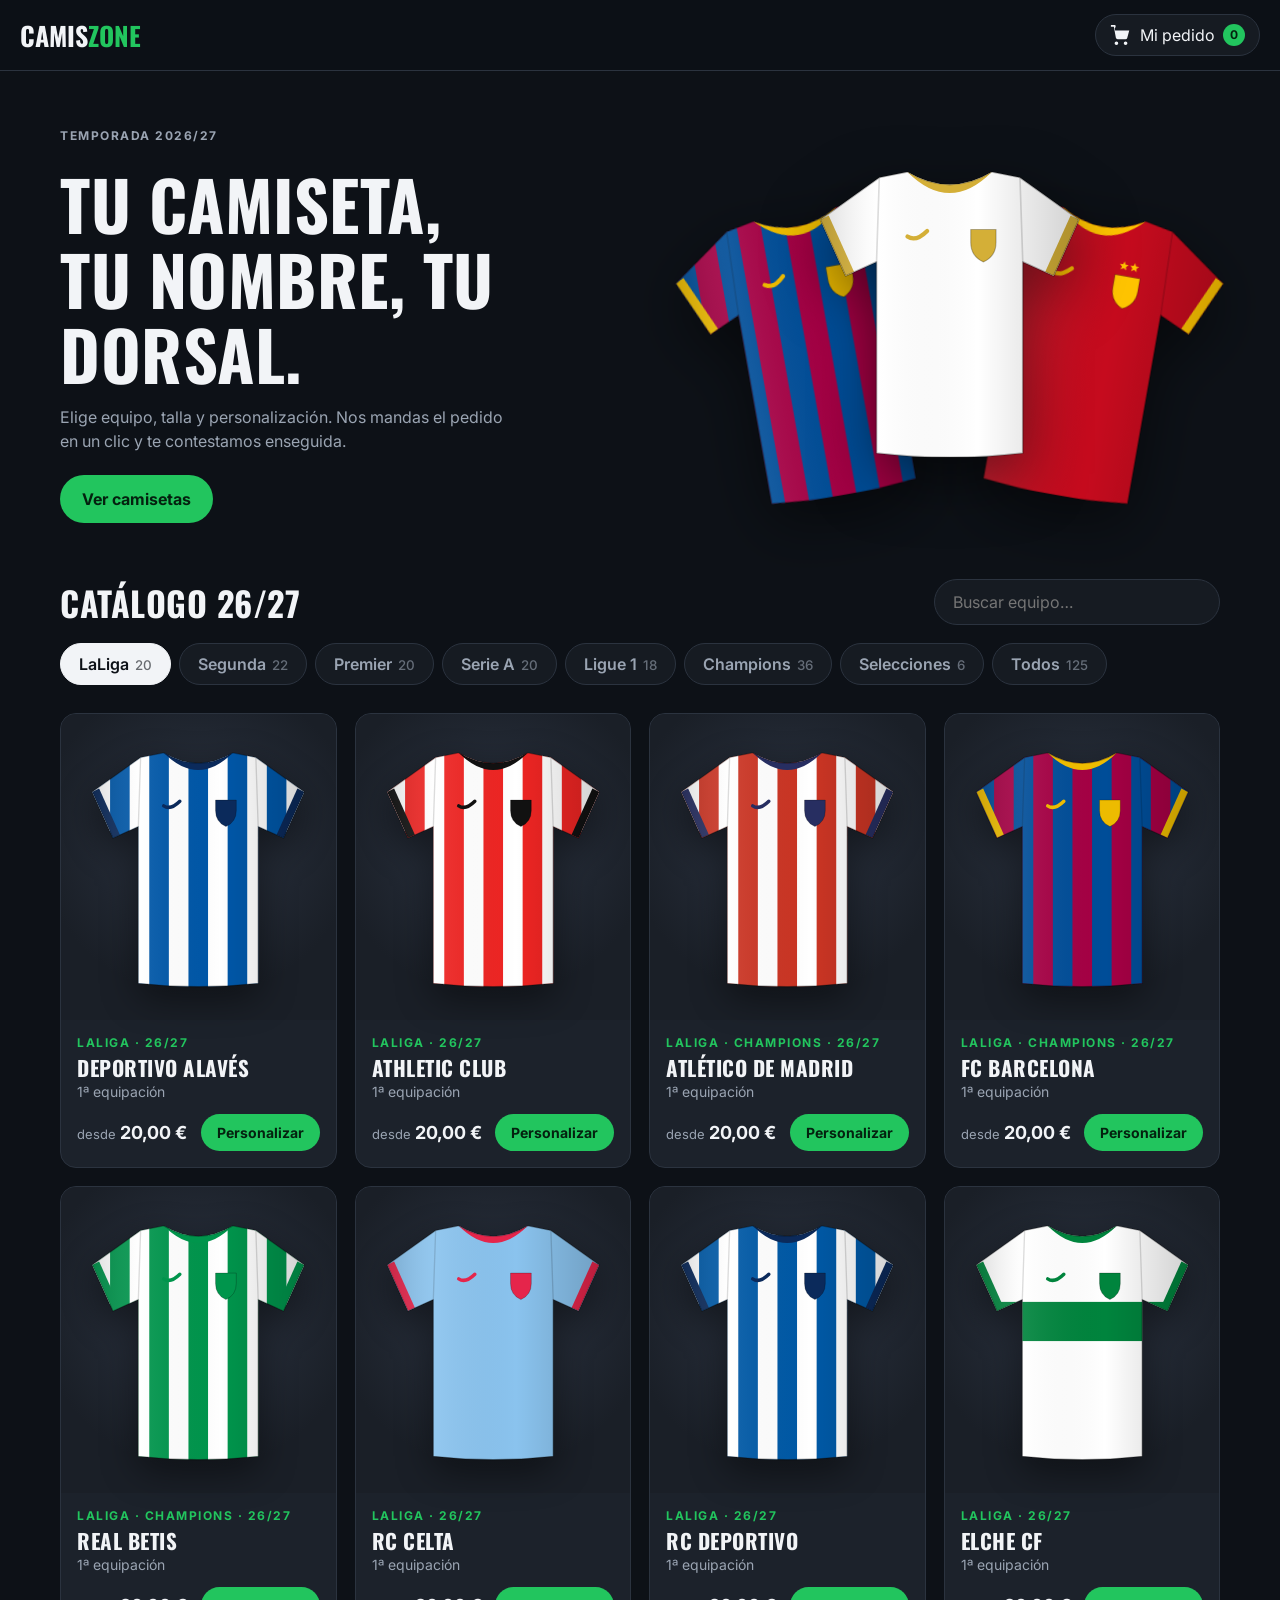
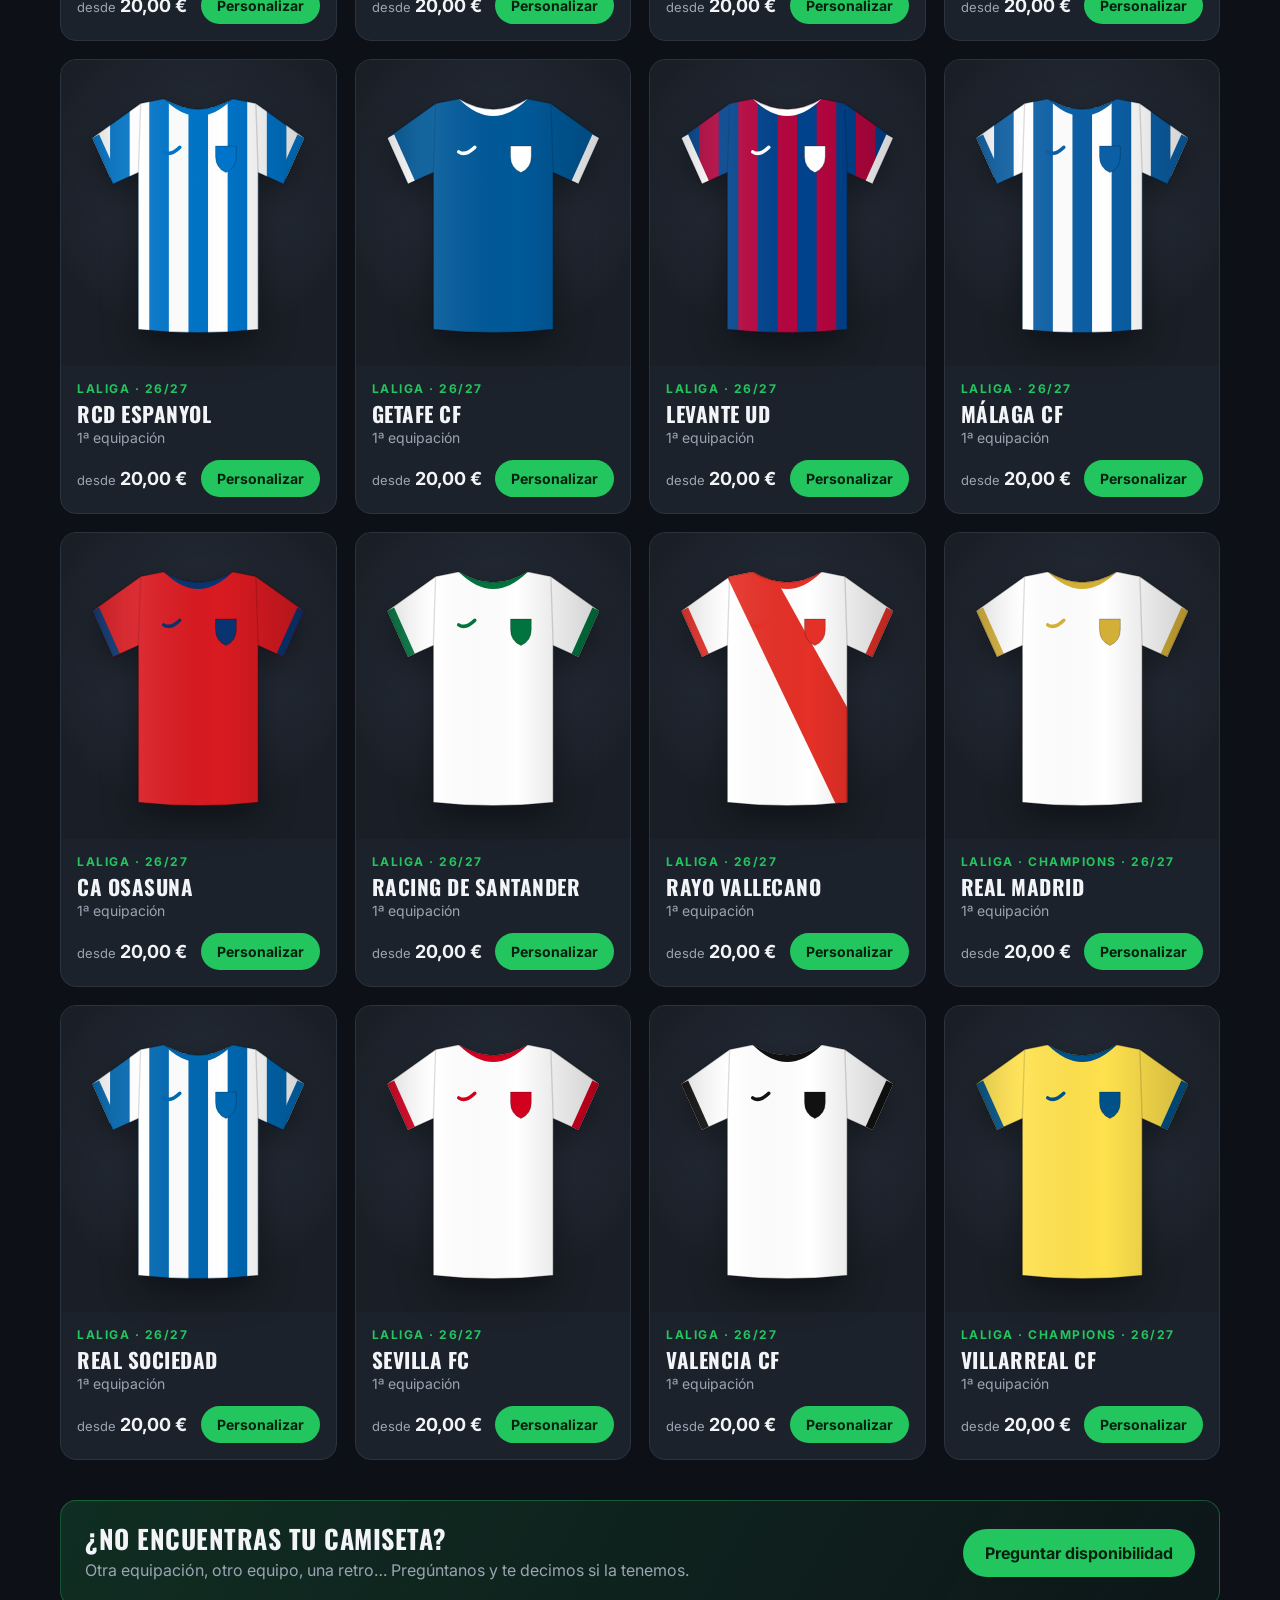
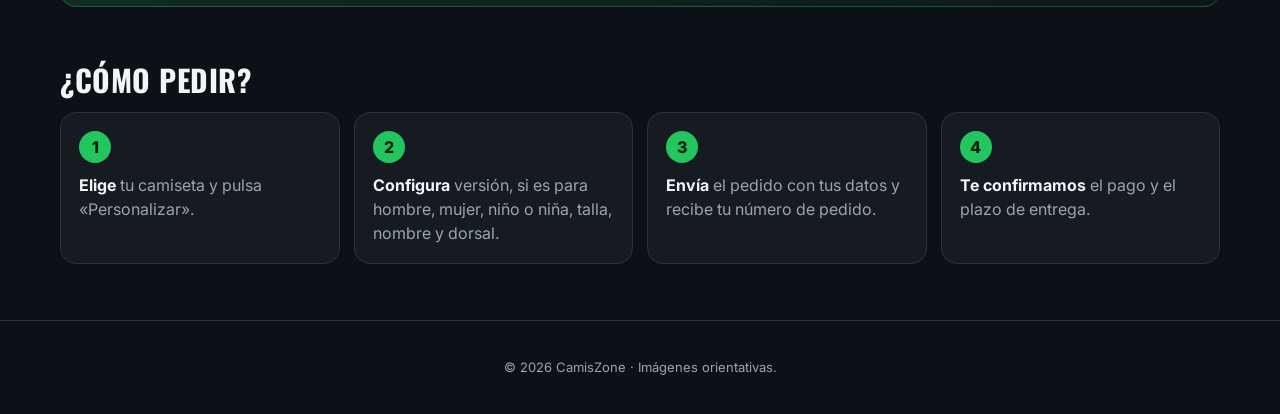
==== commit cc64febb: "Añade Serie A y Ligue 1, y formulario de consultas de disponibilidad Las consultas se guardan en una" ====
--- a/index.html
+++ b/index.html
@@ -38,6 +38,14 @@
     <nav class="tabs" id="tabs" aria-label="Filtrar por categoría"></nav>
     <div class="grid" id="grid"></div>
   </main>
+
+  <section class="ask-banner">
+    <div>
+      <h2>¿No encuentras tu camiseta?</h2>
+      <p>Otra equipación, otro equipo, una retro… Pregúntanos y te decimos si la tenemos.</p>
+    </div>
+    <button class="btn btn-primary" data-ask>Preguntar disponibilidad</button>
+  </section>
 
   <section class="how">
     <h2>¿Cómo pedir?</h2>
@@ -105,6 +113,43 @@
     </form>
   </dialog>
 
+  <!-- Consulta de disponibilidad -->
+  <dialog id="askModal" class="modal modal-sm">
+    <form class="ask-form" id="askForm">
+      <button type="button" class="close" data-close-ask aria-label="Cerrar">×</button>
+      <div id="askFields">
+        <p class="eyebrow">Consulta</p>
+        <h3>¿La tenéis disponible?</h3>
+        <p class="muted">Dinos qué camiseta buscas y te contestamos lo antes posible.</p>
+        <label>Equipo o selección *<input required name="equipo" id="askTeam" placeholder="Ej. Juventus, Boca Juniors, México…"></label>
+        <label>¿Qué camiseta? *
+          <select required name="equipacion">
+            <option>1ª equipación</option><option>2ª equipación</option><option>3ª equipación</option>
+            <option>Portero</option><option>Retro / temporada antigua</option><option>Otra</option>
+          </select>
+        </label>
+        <div class="row">
+          <label>Para
+            <select name="corte"><option>Hombre</option><option>Mujer</option><option>Niño</option><option>Niña</option></select>
+          </label>
+          <label>Talla<input name="talla" placeholder="Ej. M, 8 años"></label>
+        </div>
+        <label>Más detalles<textarea name="mensaje" rows="2" placeholder="Temporada, nombre y dorsal, cantidad…"></textarea></label>
+        <div class="row">
+          <label>Tu nombre *<input required name="nombre" autocomplete="name"></label>
+          <label>Teléfono o email *<input required name="contacto" autocomplete="tel"></label>
+        </div>
+        <button type="submit" class="btn btn-primary" id="sendAsk">Enviar consulta</button>
+      </div>
+      <div id="askDone" class="confirm" hidden>
+        <div class="confirm-icon">✓</div>
+        <h3>¡Consulta enviada!</h3>
+        <p class="muted">Te responderemos en cuanto lo miremos.</p>
+        <button type="button" class="btn btn-ghost" data-close-ask>Seguir mirando</button>
+      </div>
+    </form>
+  </dialog>
+
   <!-- Carrito -->
   <aside class="drawer" id="drawer" aria-hidden="true">
     <div class="drawer-head">
--- a/styles.css
+++ b/styles.css
@@ -78,6 +78,20 @@
 .price { font-size: 13px; color: var(--muted); }
 .price b { color: var(--text); font-size: 18px; }
 .empty { color: var(--muted); text-align: center; padding: 40px 10px; grid-column: 1 / -1; }
+
+/* Consultas */
+.ask-banner { max-width: 1160px; margin: 0 auto 32px; padding: 24px; display: flex; align-items: center; justify-content: space-between; gap: 16px; flex-wrap: wrap; background: linear-gradient(120deg, rgba(34,197,94,.16), rgba(34,197,94,.03)); border: 1px solid rgba(34,197,94,.35); border-radius: var(--radius); }
+@media (max-width: 1200px) { .ask-banner { margin-left: 20px; margin-right: 20px; } }
+.ask-banner h2 { font-size: 26px; margin-bottom: 4px; }
+.ask-banner p { margin: 0; color: var(--muted); }
+.modal-sm { width: min(520px, calc(100% - 24px)); }
+.ask-form { position: relative; padding: 26px 24px 22px; }
+.ask-form h3 { font-size: 28px; margin-bottom: 4px; }
+.ask-form > div > .muted { margin: 0 0 14px; }
+.ask-form label { display: flex; flex-direction: column; gap: 4px; font-size: 14px; font-weight: 600; margin-bottom: 12px; flex: 1; min-width: 0; }
+.ask-form input, .ask-form select, .ask-form textarea { background: var(--bg); border: 1px solid var(--line); color: var(--text); border-radius: 10px; padding: 10px 12px; width: 100%; font-weight: 400; }
+.ask-form .btn { width: 100%; margin-top: 4px; }
+.empty .btn { margin-top: 12px; }
 
 /* Cómo pedir */
 .how { max-width: 1200px; margin: 0 auto; padding: 24px 20px 56px; }
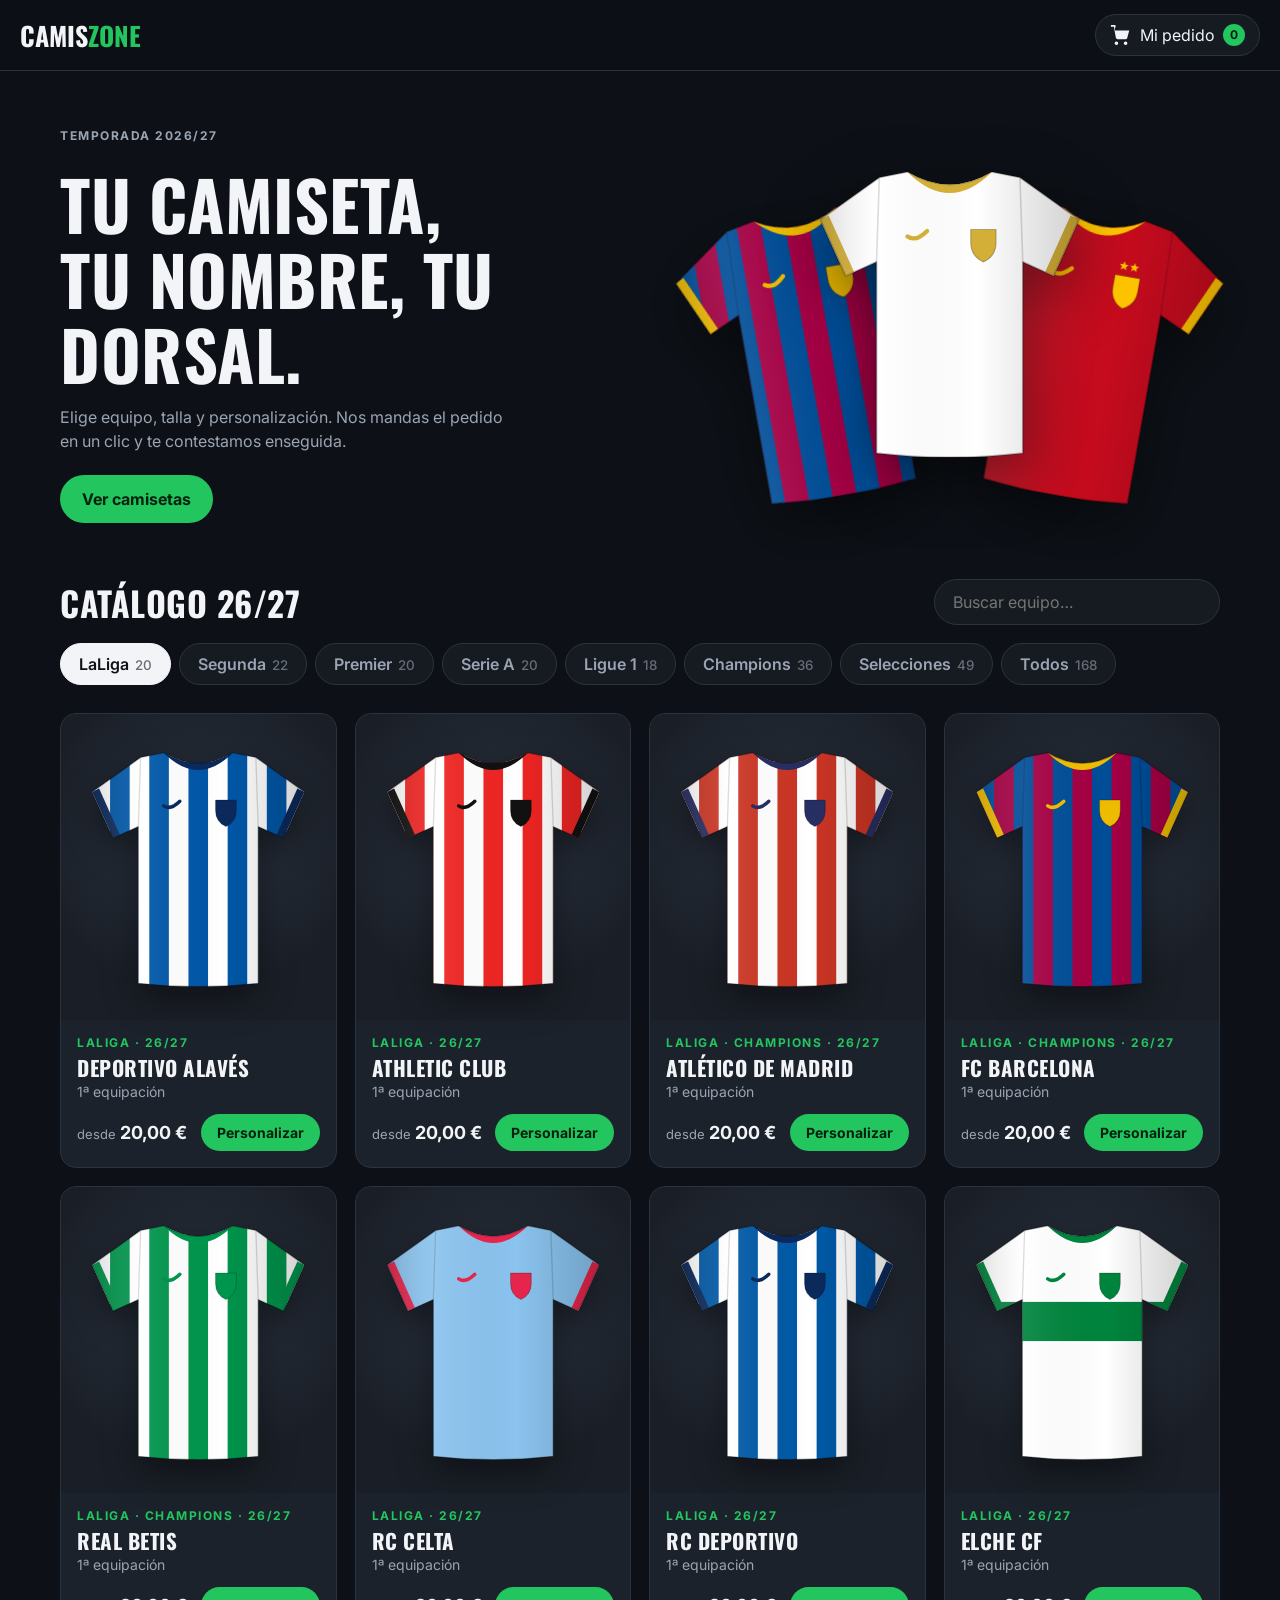
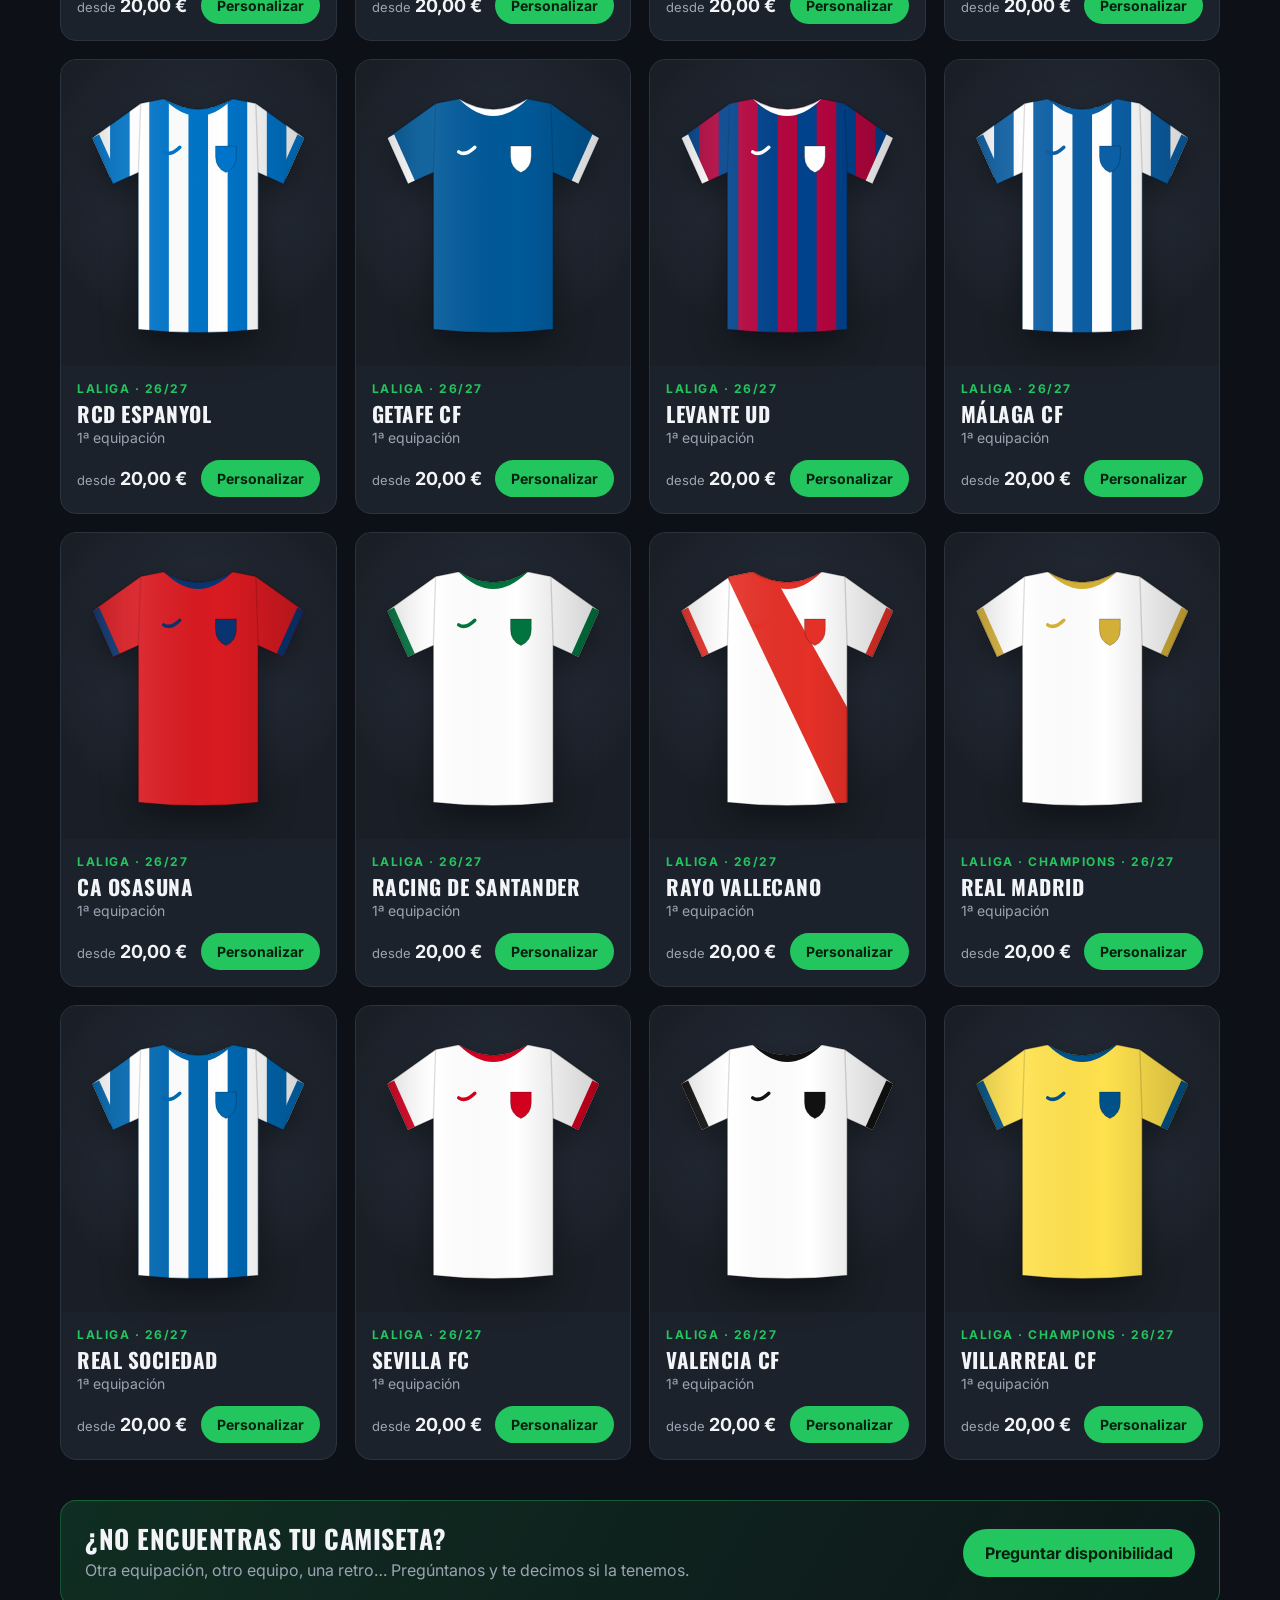
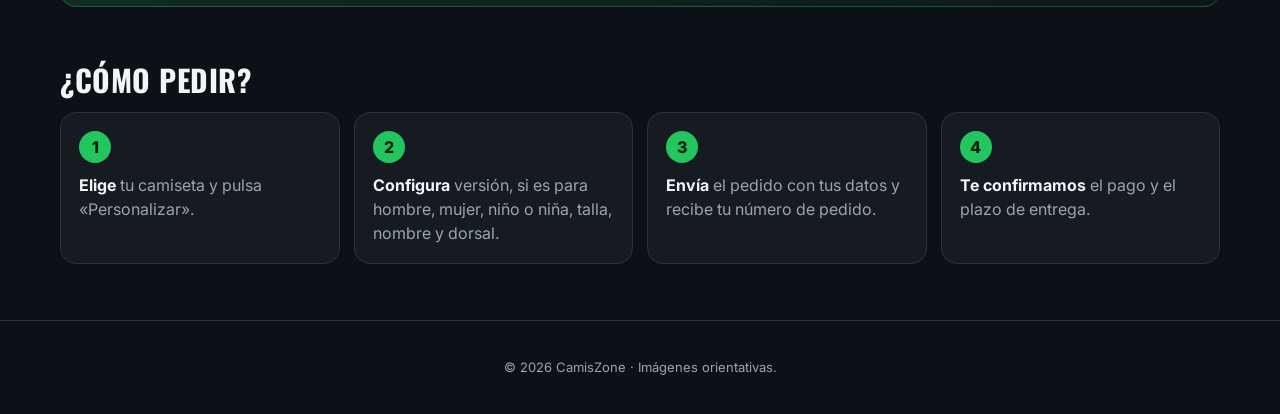
==== commit e93d0051: "Apartado de parches con dibujo de cada parche y fotos opcionales El cliente elige uno o varios parch" ====
--- a/index.html
+++ b/index.html
@@ -93,12 +93,16 @@
         </fieldset>
 
         <fieldset>
+          <legend>Parches <span class="muted" id="mPatchPrice"></span></legend>
+          <div class="patches" id="mPatches"></div>
+        </fieldset>
+
+        <fieldset>
           <legend>Personalización <span class="muted" id="mPersPrice"></span></legend>
           <div class="row">
             <input type="text" id="mPlayer" maxlength="12" placeholder="Nombre (ej. PEDRI)" autocomplete="off">
             <input type="number" id="mNumber" min="0" max="99" placeholder="Nº" inputmode="numeric">
           </div>
-          <label class="check"><input type="checkbox" id="mPatch"> <span id="mPatchLabel"></span></label>
         </fieldset>
 
         <div class="row qty-row">
--- a/styles.css
+++ b/styles.css
@@ -122,6 +122,16 @@
 .chip span { display: inline-block; border: 1px solid var(--line); border-radius: 10px; padding: 6px 12px; font-size: 14px; color: var(--muted); cursor: pointer; transition: all .15s; }
 .chip input:checked + span { border-color: var(--accent); color: var(--text); background: rgba(34,197,94,.12); }
 .chip input:focus-visible + span { outline: 2px solid var(--accent); }
+.patches { display: grid; grid-template-columns: repeat(auto-fill, minmax(96px, 1fr)); gap: 8px; }
+.patch-opt input { position: absolute; opacity: 0; pointer-events: none; }
+.patch-card { display: flex; flex-direction: column; align-items: center; gap: 6px; padding: 10px 8px 8px; border: 1px solid var(--line); border-radius: 12px; cursor: pointer; text-align: center; transition: all .15s; position: relative; }
+.patch-card .shirt-visual { width: 56px; height: 56px; }
+.patch-card .patch-svg { width: 100%; height: 100%; }
+.patch-card small { font-size: 12px; line-height: 1.2; color: var(--muted); }
+.patch-opt input:checked + .patch-card { border-color: var(--accent); background: rgba(34,197,94,.12); }
+.patch-opt input:checked + .patch-card small { color: var(--text); }
+.patch-opt input:checked + .patch-card::after { content: "✓"; position: absolute; top: 6px; right: 8px; color: var(--accent); font-weight: 800; }
+.patch-opt input:focus-visible + .patch-card { outline: 2px solid var(--accent); }
 .row { display: flex; gap: 8px; }
 .row input[type=text] { flex: 1; }
 .row input[type=number] { width: 84px; }
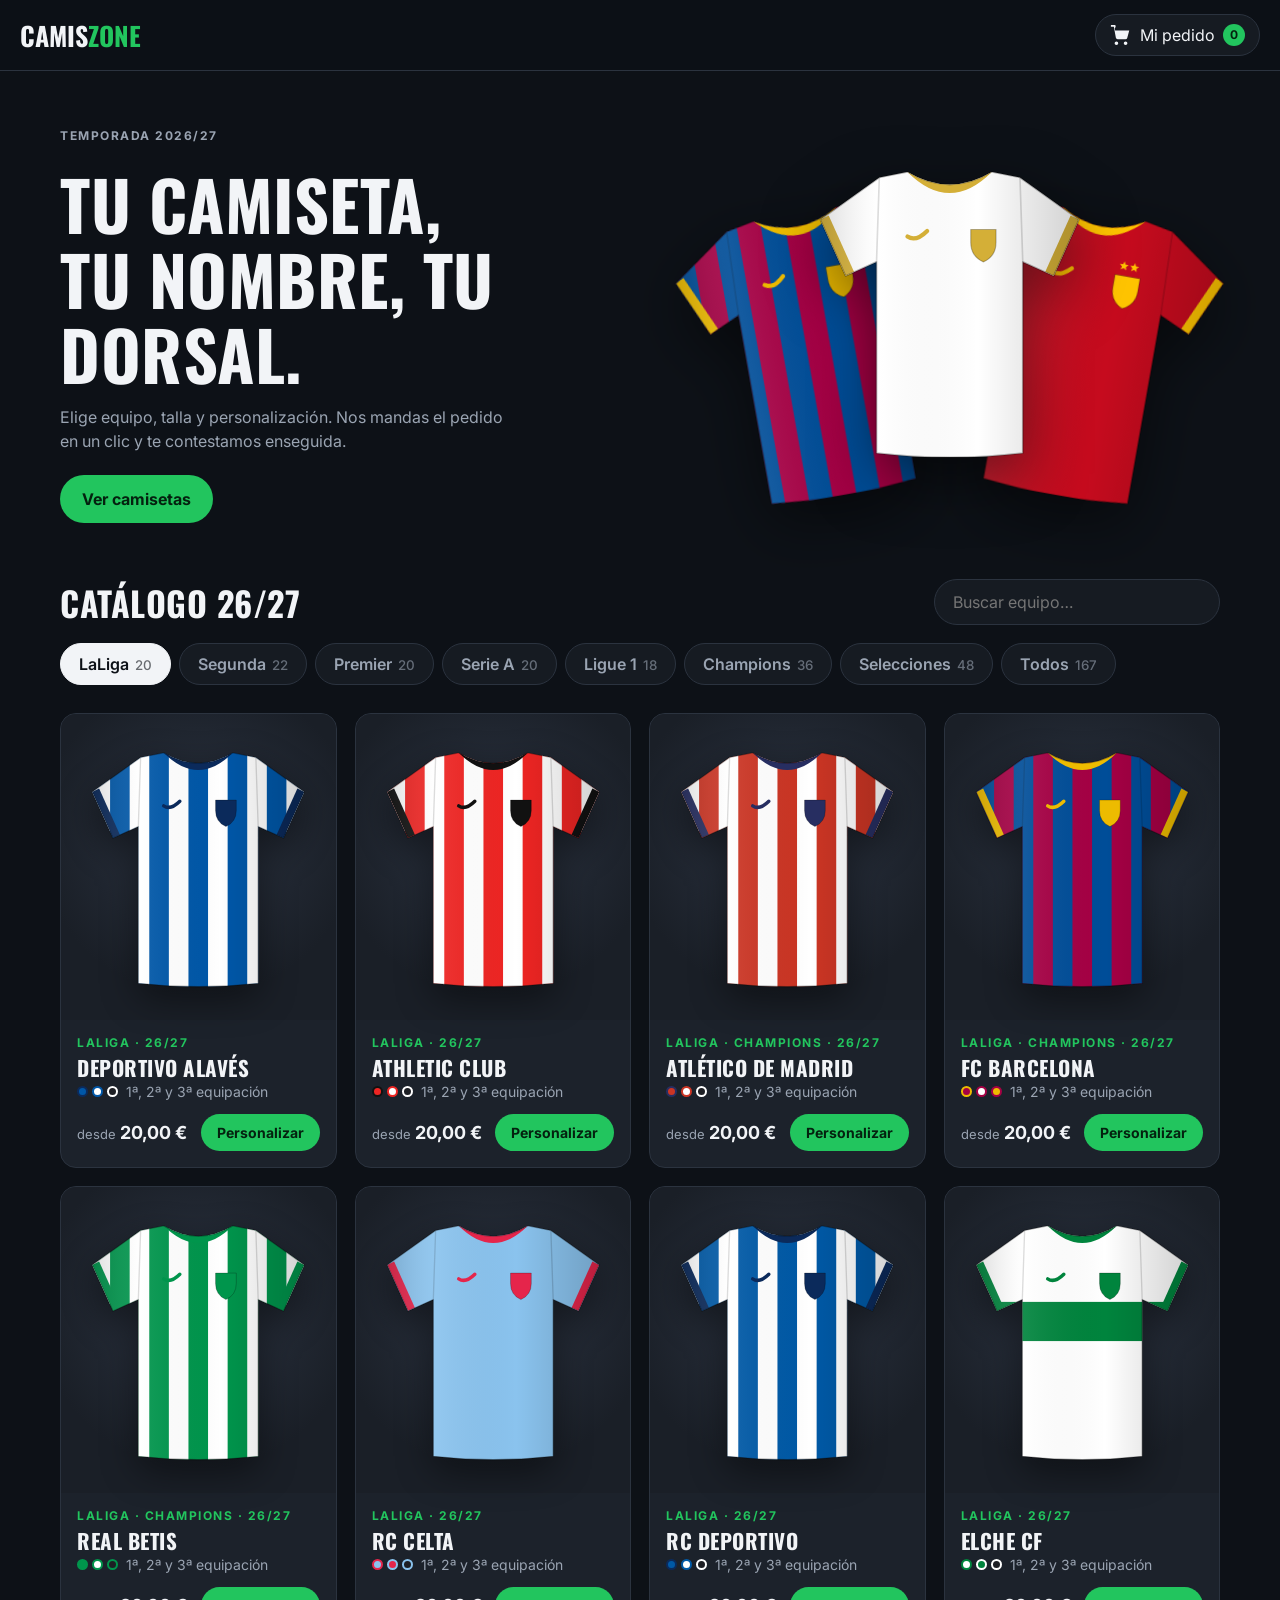
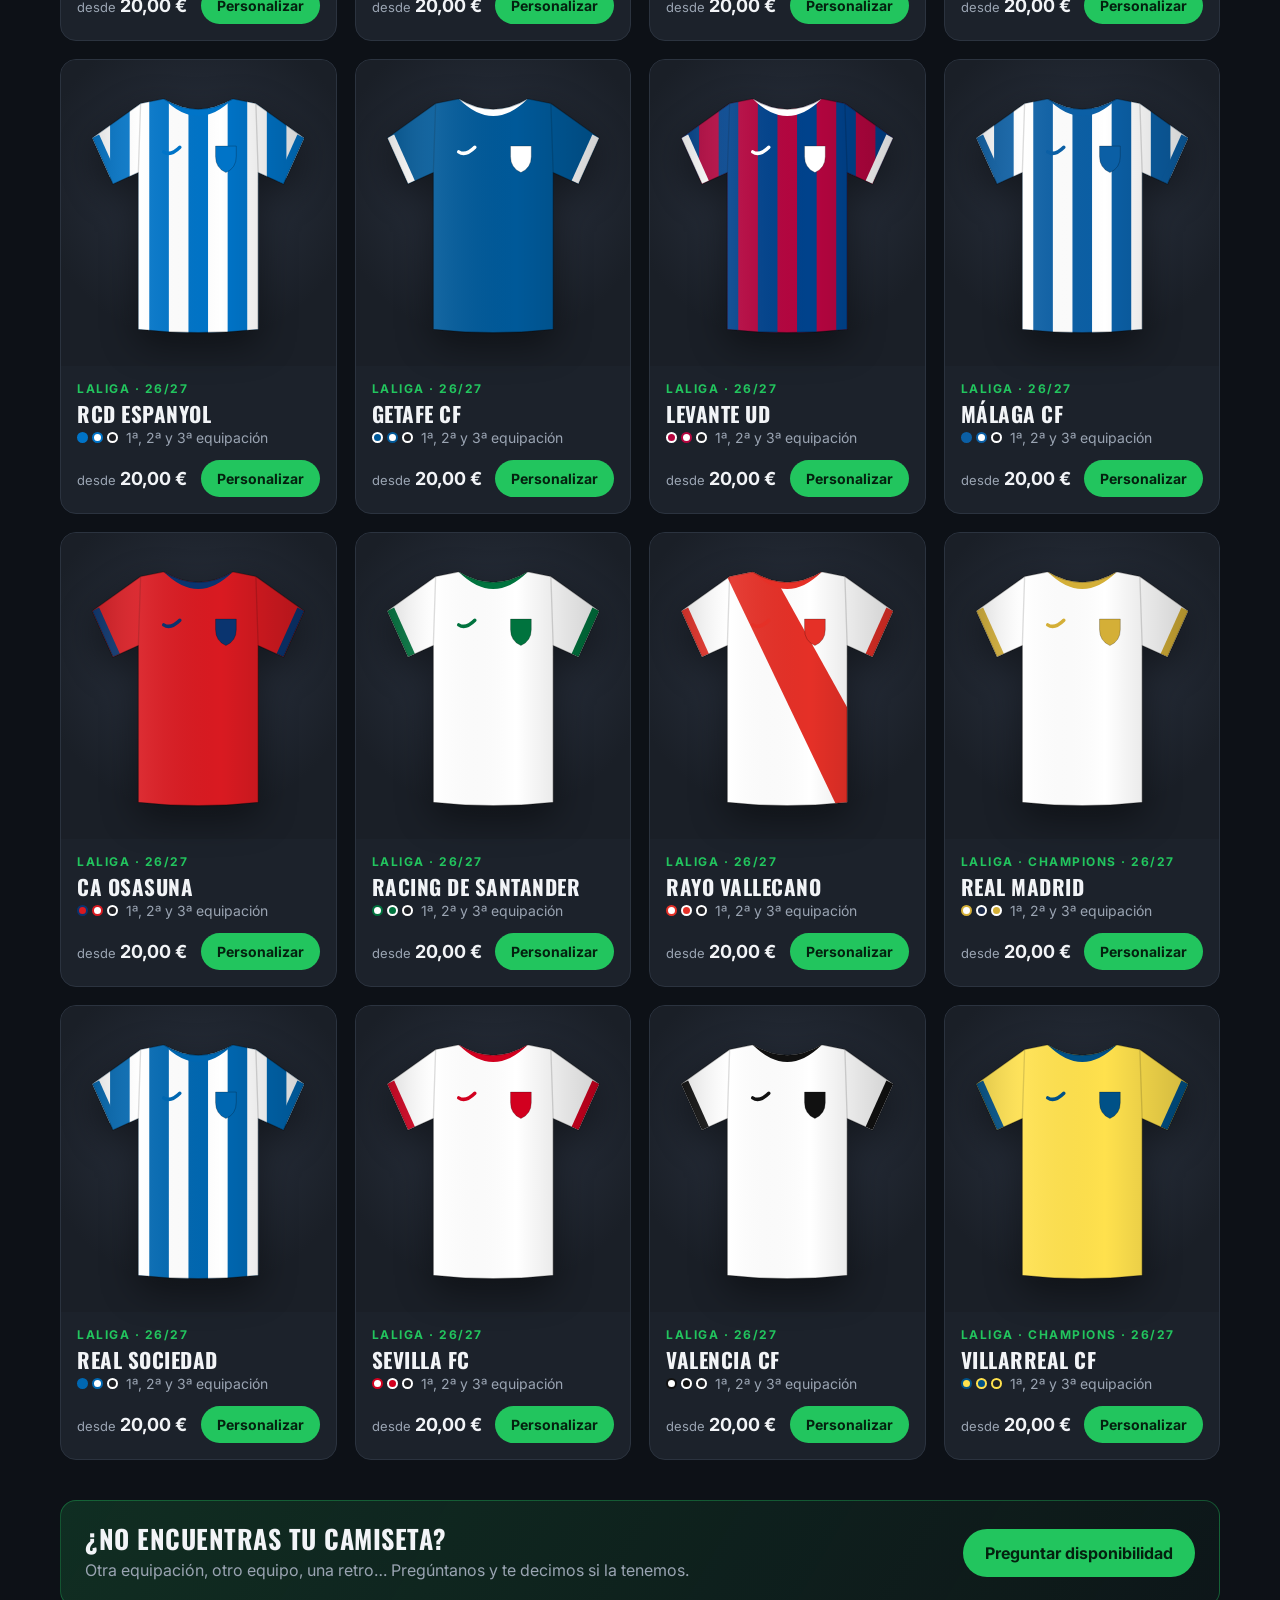
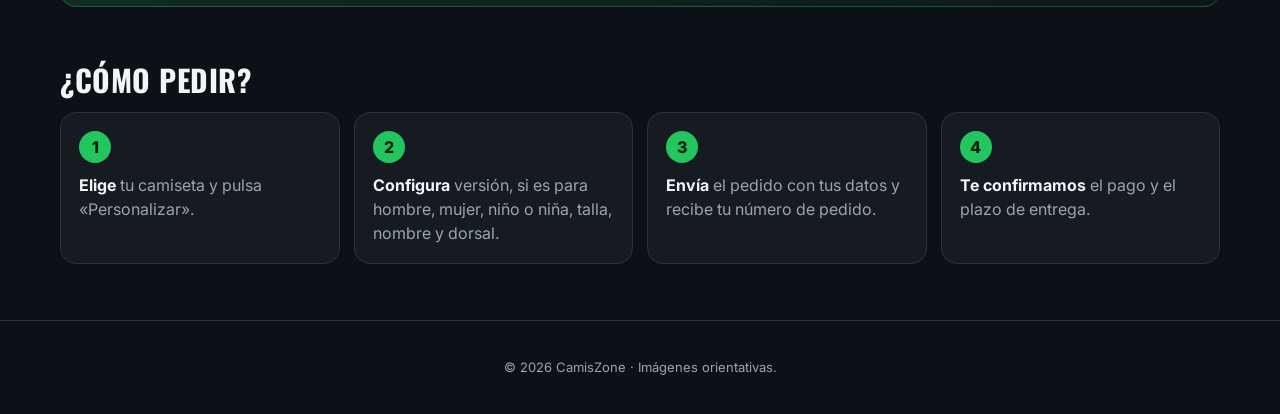
==== commit 0aa1dcf7: "Selector de 1ª, 2ª y 3ª equipación en cada camiseta Cada equipo tiene una sola tarjeta y en la venta" ====
--- a/index.html
+++ b/index.html
@@ -76,6 +76,11 @@
         <p class="eyebrow" id="mCat"></p>
         <h3 id="mName"></h3>
         <p class="muted" id="mKit"></p>
+
+        <fieldset>
+          <legend>Equipación</legend>
+          <div class="kits" id="mKits"></div>
+        </fieldset>
 
         <fieldset>
           <legend>Versión</legend>
--- a/styles.css
+++ b/styles.css
@@ -122,6 +122,17 @@
 .chip span { display: inline-block; border: 1px solid var(--line); border-radius: 10px; padding: 6px 12px; font-size: 14px; color: var(--muted); cursor: pointer; transition: all .15s; }
 .chip input:checked + span { border-color: var(--accent); color: var(--text); background: rgba(34,197,94,.12); }
 .chip input:focus-visible + span { outline: 2px solid var(--accent); }
+.kits { display: grid; grid-template-columns: repeat(3, 1fr); gap: 8px; }
+.kit-opt input { position: absolute; opacity: 0; pointer-events: none; }
+.kit-card { display: flex; flex-direction: column; align-items: center; gap: 4px; padding: 8px 6px 6px; border: 1px solid var(--line); border-radius: 12px; cursor: pointer; transition: all .15s; }
+.kit-card .shirt { width: 52px; height: 52px; }
+.kit-card small { font-size: 12px; color: var(--muted); text-align: center; line-height: 1.2; }
+.kit-opt input:checked + .kit-card { border-color: var(--accent); background: rgba(34,197,94,.12); }
+.kit-opt input:checked + .kit-card small { color: var(--text); }
+.kit-opt input:focus-visible + .kit-card { outline: 2px solid var(--accent); }
+.kit-dots { display: flex; align-items: center; gap: 4px; flex-wrap: wrap; }
+.kit-dots i { width: 11px; height: 11px; border-radius: 50%; border: 2px solid; display: inline-block; }
+.kit-dots i:last-of-type { margin-right: 4px; }
 .patches { display: grid; grid-template-columns: repeat(auto-fill, minmax(96px, 1fr)); gap: 8px; }
 .patch-opt input { position: absolute; opacity: 0; pointer-events: none; }
 .patch-card { display: flex; flex-direction: column; align-items: center; gap: 6px; padding: 10px 8px 8px; border: 1px solid var(--line); border-radius: 12px; cursor: pointer; text-align: center; transition: all .15s; position: relative; }
